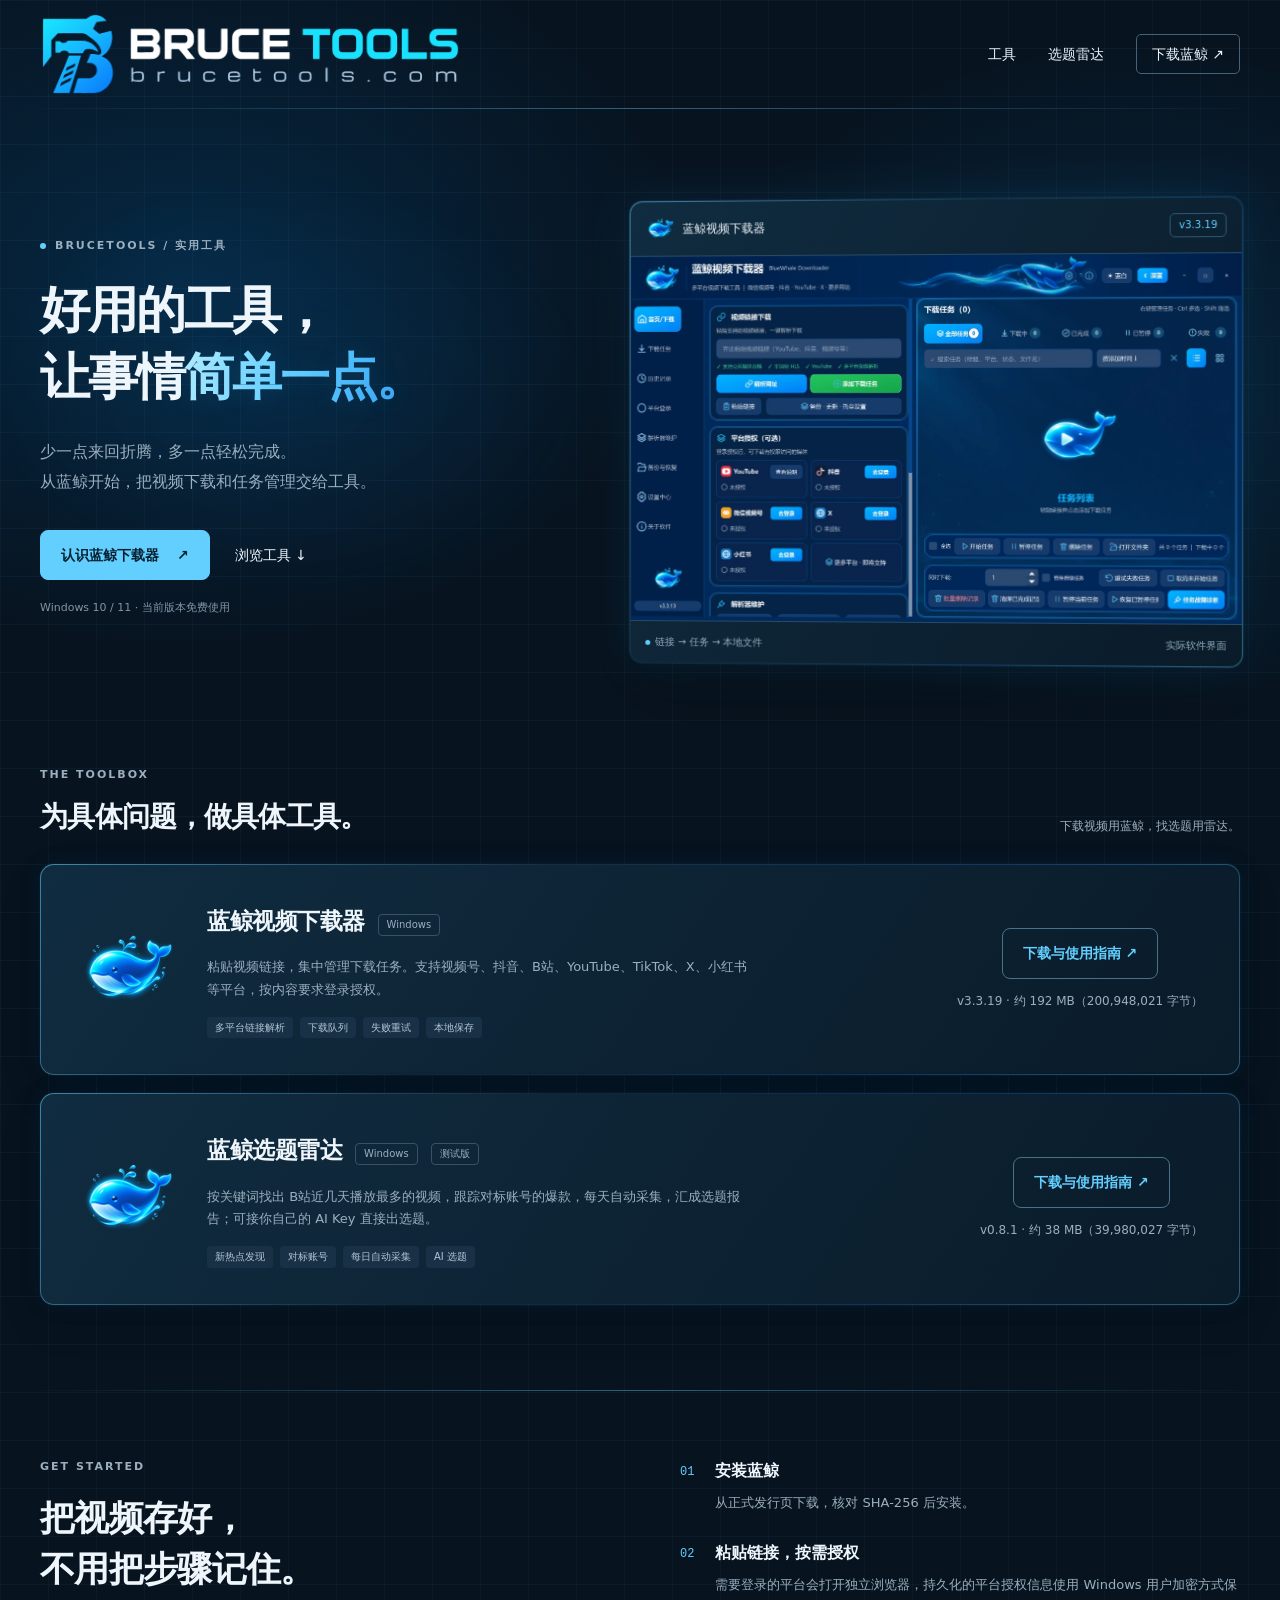
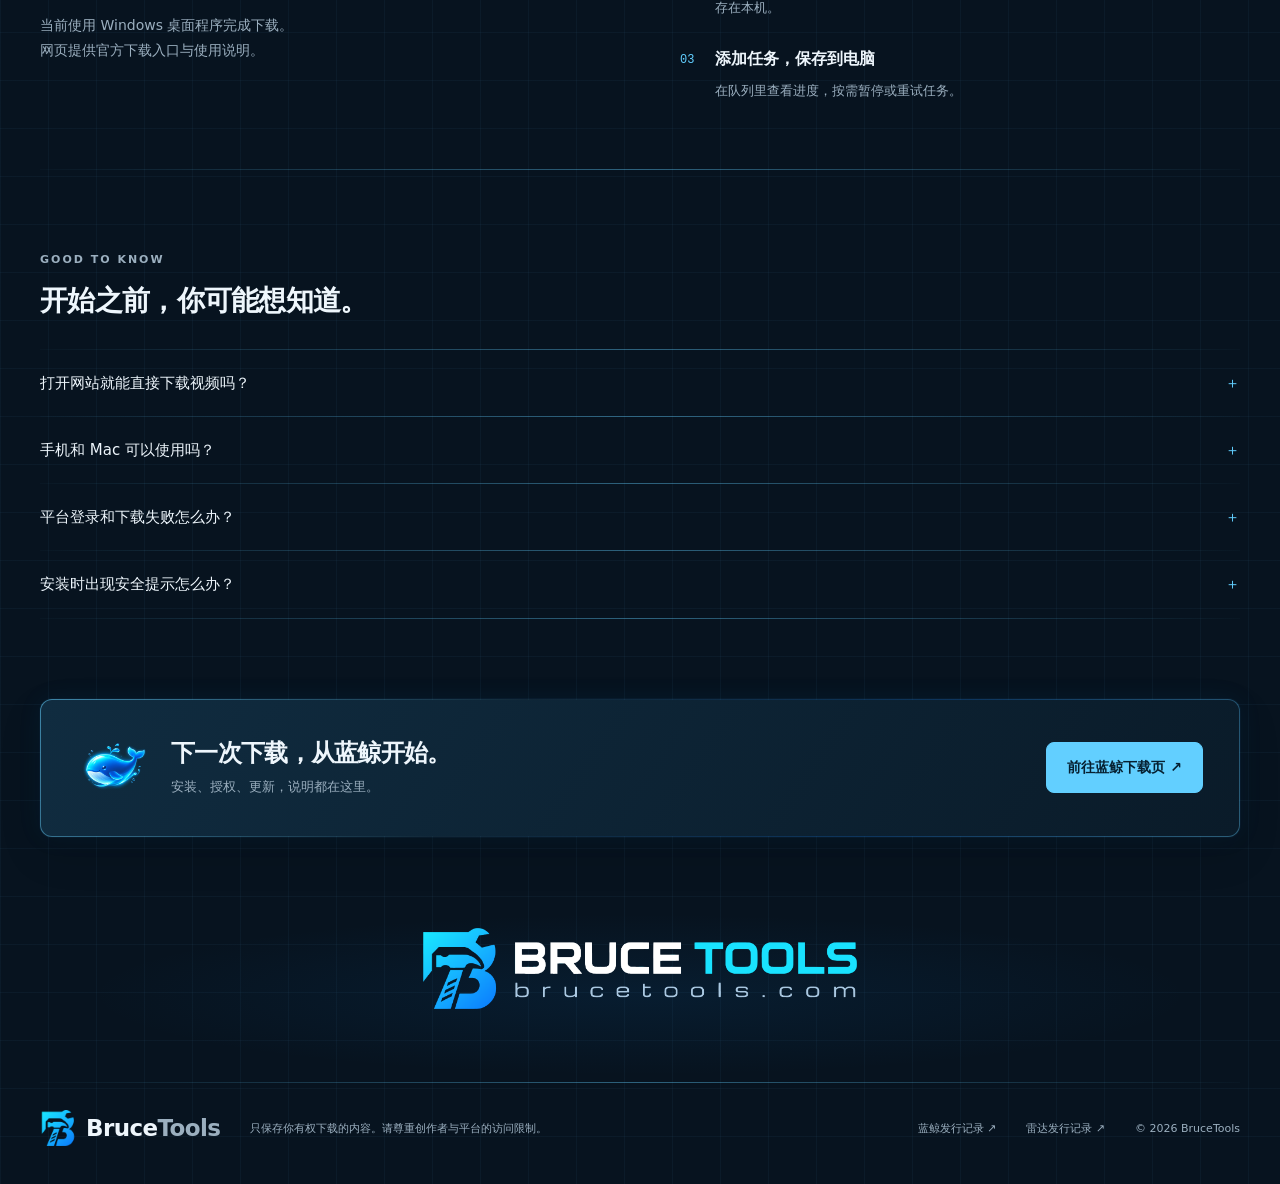
==== index.html @ 86cb478e "bluewhale: v3.3.19 (rednote.com links) Co-Authored-By: Claude Opus 5.5 <noreply@anthropic.com> Claud" ====
<!doctype html>
<html lang="zh-CN"><head><meta charset="utf-8"><meta name="viewport" content="width=device-width,initial-scale=1"><title>BruceTools · 蓝鲸视频下载器：视频号 抖音 B站 小红书 YouTube TikTok X 下载（Windows）</title><meta name="description" content="BruceTools 实用工具站：蓝鲸视频下载器，粘贴链接即可在 Windows 上管理视频号、抖音、B站、小红书、YouTube、TikTok、X 的下载任务，免费使用。另有蓝鲸选题雷达。"><link rel="canonical" href="https://brucetools.com/"><link rel="icon" type="image/x-icon" sizes="16x16 32x32 48x48" href="/assets/favicon.ico"><link rel="icon" type="image/png" sizes="32x32" href="/assets/favicon-32.png"><link rel="apple-touch-icon" sizes="180x180" href="/assets/apple-touch-icon.png"><link rel="stylesheet" href="/assets/home.css"><meta property="og:type" content="website"><meta property="og:site_name" content="BruceTools"><meta property="og:locale" content="zh_CN"><meta property="og:url" content="https://brucetools.com/"><meta property="og:title" content="BruceTools · 蓝鲸视频下载器"><meta property="og:description" content="粘贴链接，在 Windows 电脑上管理视频号、抖音、B站、小红书、YouTube、TikTok、X 的下载任务。免费使用，官方下载与使用指南。"><meta property="og:image" content="https://brucetools.com/assets/og-card.jpg"><meta property="og:image:width" content="1200"><meta property="og:image:height" content="630"><meta name="twitter:card" content="summary_large_image"><link rel="stylesheet" href="/assets/brand.css"><script src="/assets/motion.js" defer></script><script src="/assets/la.js" defer></script><script src="/assets/latest.js" defer></script></head>
<body><a class="skip" href="#main">跳到主要内容</a><header class="nav wrap"><a class="wordmark brand-header" href="/" aria-label="BruceTools 首页"><img src="/assets/logo-header.webp" alt="BruceTools · brucetools.com" width="337" height="84"></a><nav aria-label="主导航"><a href="#tools">工具</a><a href="/radar/">选题雷达</a><a class="nav-download" href="/bluewhale/">下载蓝鲸 <span aria-hidden="true">↗</span></a></nav></header>
<main id="main"><section class="hero wrap"><div class="hero-copy"><p class="eyebrow"><span class="dot"></span> BRUCETOOLS / 实用工具</p><h1>好用的工具，<br>让事情<span class="accent">简单一点。</span></h1><p class="intro">少一点来回折腾，多一点轻松完成。<br>从蓝鲸开始，把视频下载和任务管理交给工具。</p><div class="actions"><a class="button" href="/bluewhale/">认识蓝鲸下载器 <span aria-hidden="true">↗</span></a><a class="text-link" href="#tools">浏览工具 <span aria-hidden="true">↓</span></a></div><p class="hero-note">Windows 10 / 11 · 当前版本免费使用</p></div><div class="hero-visual"><div class="visual-top"><span class="mini-brand"><img src="/assets/whale.png" alt="" width="30" height="30">蓝鲸视频下载器</span><span class="version" data-latest="bluewhale" data-field="tag">v3.3.19</span></div><img class="app-shot" fetchpriority="high" src="/assets/bluewhale-desktop.webp" alt="蓝鲸 Windows 实际界面：链接解析、下载队列及五个平台授权" width="1600" height="959"><div class="visual-bottom"><span><i class="dot"></i>链接 → 任务 → 本地文件</span><span>实际软件界面</span></div></div></section>
<section class="tools wrap" id="tools"><div class="section-head"><div><p class="eyebrow">THE TOOLBOX</p><h2>为具体问题，做具体工具。</h2></div><span class="small">下载视频用蓝鲸，找选题用雷达。</span></div><article class="product"><div class="product-icon"><img src="/assets/whale.png" alt="蓝鲸标志" width="112" height="112"></div><div class="product-copy"><div class="product-heading"><h3>蓝鲸视频下载器</h3><span class="pill">Windows</span></div><p>粘贴视频链接，集中管理下载任务。支持视频号、抖音、B站、YouTube、TikTok、X、小红书等平台，按内容要求登录授权。</p><ul class="tags" aria-label="主要功能"><li>多平台链接解析</li><li>下载队列</li><li>失败重试</li><li>本地保存</li></ul></div><div class="product-cta"><a class="button secondary" href="/bluewhale/">下载与使用指南 ↗</a><span class="small" data-latest="bluewhale" data-field="meta">v3.3.19 · 约 192 MB（200,948,021 字节）</span></div></article><article class="product"><div class="product-icon"><img src="/assets/radar-icon.png" alt="蓝鲸选题雷达标志" width="112" height="112"></div><div class="product-copy"><div class="product-heading"><h3>蓝鲸选题雷达</h3><span class="pill">Windows</span><span class="pill">测试版</span></div><p>按关键词找出 B站近几天播放最多的视频，跟踪对标账号的爆款，每天自动采集，汇成选题报告；可接你自己的 AI Key 直接出选题。</p><ul class="tags" aria-label="主要功能"><li>新热点发现</li><li>对标账号</li><li>每日自动采集</li><li>AI 选题</li></ul></div><div class="product-cta"><a class="button secondary" href="/radar/">下载与使用指南 ↗</a><span class="small" data-latest="radar" data-field="meta">v0.8.1 · 约 38 MB（39,980,027 字节）</span></div></article></section>
<section class="workflow wrap" aria-labelledby="how-title"><div><p class="eyebrow">GET STARTED</p><h2 id="how-title">把视频存好，<br>不用把步骤记住。</h2><p class="muted">当前使用 Windows 桌面程序完成下载。<br>网页提供官方下载入口与使用说明。</p></div><ol class="steps"><li><span>01</span><div><h3>安装蓝鲸</h3><p>从正式发行页下载，核对 SHA-256 后安装。</p></div></li><li><span>02</span><div><h3>粘贴链接，按需授权</h3><p>需要登录的平台会打开独立浏览器，持久化的平台授权信息使用 Windows 用户加密方式保存在本机。</p></div></li><li><span>03</span><div><h3>添加任务，保存到电脑</h3><p>在队列里查看进度，按需暂停或重试任务。</p></div></li></ol></section>
<section class="faq wrap" id="faq"><div class="section-head"><div><p class="eyebrow">GOOD TO KNOW</p><h2>开始之前，你可能想知道。</h2></div></div><details><summary>打开网站就能直接下载视频吗？<span aria-hidden="true">＋</span></summary><p>目前还不能。现在提供蓝鲸 Windows 桌面版下载和教程；网页版下载后台尚未上线。网站不会要求你上传平台授权或登录文件。</p></details><details><summary>手机和 Mac 可以使用吗？<span aria-hidden="true">＋</span></summary><p>可以浏览本站；当前蓝鲸安装包适用于 Windows 10 / 11（64位），不能安装在手机或 Mac 上。</p></details><details><summary>平台登录和下载失败怎么办？<span aria-hidden="true">＋</span></summary><p>在蓝鲸「平台授权」中按提示登录。若登录过期，请重新登录；先在浏览器确认原视频可以播放，再重试。不同平台和视频可能有访问限制。</p></details><details><summary>安装时出现安全提示怎么办？<span aria-hidden="true">＋</span></summary><p>当前安装包未做代码签名。如果安全软件拦截，请自行判断是否继续；蓝鲸下载页提供 SHA-256 校验值与 PowerShell 核对方法。</p></details></section>
<section class="closing wrap"><img src="/assets/whale.png" width="72" height="72" alt=""><div><h2>下一次下载，从蓝鲸开始。</h2><p>安装、授权、更新，说明都在这里。</p></div><a class="button" href="/bluewhale/">前往蓝鲸下载页 ↗</a></section><section class="brand-signoff wrap" aria-label="BruceTools 品牌"><img src="/assets/logo-tools-lockup.webp" alt="BruceTools 工具站品牌标识" width="720" height="564" loading="lazy"></section></main>
<footer class="wrap"><a class="wordmark footer-brand" href="/" aria-label="BruceTools 首页"><span class="mark"><img src="/assets/logo-mark.png" alt="BruceTools BT 标志" width="36" height="36"></span>Bruce<span class="soft">Tools</span></a><p>只保存你有权下载的内容。请尊重创作者与平台的访问限制。</p><a href="https://github.com/chichangbang1-arch/bluewhale-downloader/releases" rel="noreferrer">蓝鲸发行记录 ↗</a><a href="https://github.com/chichangbang1-arch/bluewhale-radar/releases" rel="noreferrer">雷达发行记录 ↗</a><span>© 2026 BruceTools</span></footer></body></html>
---- assets/home.css ----
:root{--bg:#07131f;--surface:#0c1c2a;--ink:#eef6fc;--muted:#9bafbf;--line:#213647;--cyan:#62cfff;--font:"Segoe UI","Microsoft YaHei",system-ui,sans-serif;color-scheme:dark}*{box-sizing:border-box}html{scroll-behavior:smooth;scroll-padding-top:30px}body{margin:0;background:var(--bg);color:var(--ink);font-family:var(--font);line-height:1.75;-webkit-font-smoothing:antialiased}a{color:inherit;text-decoration:none}img{max-width:100%}.wrap{width:min(1200px,calc(100% - 80px));margin-inline:auto}.nav{display:flex;align-items:center;justify-content:space-between;padding-block:27px;border-bottom:1px solid var(--line)}.wordmark{display:inline-flex;align-items:center;font-size:23px;font-weight:750;letter-spacing:-.6px}.soft{color:var(--muted)}.mark{width:34px;height:34px;display:inline-grid;place-items:center;font-size:24px;border:1px solid var(--cyan);color:var(--cyan);border-radius:9px;margin-right:12px;position:relative;line-height:1}.mark span{font-size:12px;position:absolute;right:1px;top:2px;background:var(--bg)}nav{display:flex;align-items:center;gap:32px;font-size:14px}nav a:hover,.text-link:hover,footer a:hover{color:var(--cyan)}.nav-download{border:1px solid #446377;border-radius:8px;padding:7px 15px}.hero{display:grid;grid-template-columns:1fr 1.15fr;gap:52px;align-items:center;padding-block:90px 100px}.eyebrow{font-size:11px;letter-spacing:2px;font-weight:650;color:var(--muted);margin:0 0 22px;display:flex;align-items:center;gap:9px}.dot{display:inline-block;width:6px;height:6px;background:var(--cyan);border-radius:50%;flex:none}.hero h1{font-size:clamp(35px,3.9vw,53px);line-height:1.34;letter-spacing:-2px;margin:0 0 26px;font-weight:720}.accent{color:var(--cyan)}.intro{font-size:16px;color:var(--muted);line-height:1.9;margin:0 0 32px}.actions{display:flex;align-items:center;gap:25px}.button{display:inline-flex;align-items:center;justify-content:center;gap:18px;background:var(--cyan);color:#062031;font-size:14px;font-weight:700;border:1px solid var(--cyan);border-radius:8px;padding:12px 20px;transition:background .15s,transform .15s}.button:hover{background:#a0e4ff;transform:translateY(-2px)}.text-link{font-size:14px;white-space:nowrap}.hero-note{font-size:11px;color:#8096a7;margin-top:18px}.hero-visual{background:#0b2033;border:1px solid #34566d;border-radius:13px;overflow:hidden;box-shadow:0 28px 70px #0005;transform:perspective(1500px) rotateY(-3deg)}.visual-top,.visual-bottom{display:flex;justify-content:space-between;align-items:center;gap:12px;padding:12px 15px;font-size:12px}.mini-brand{display:flex;align-items:center;gap:8px}.version{font-size:10px;padding:2px 8px;border:1px solid #315671;border-radius:5px;color:var(--cyan)}.app-shot{display:block;width:100%;height:auto;border-block:1px solid #284a63}.visual-bottom{color:#91adbf;font-size:10px}.visual-bottom .dot{width:5px;height:5px;margin-right:5px}.section-head{display:flex;justify-content:space-between;align-items:end;gap:20px;margin-bottom:27px}.section-head .eyebrow{margin-bottom:12px}h2{font-size:28px;line-height:1.45;letter-spacing:-.7px;margin:0}h3{font-size:18px;margin:0 0 7px}.small{font-size:12px;color:var(--muted)}.tools{padding-block:0 85px}.product{display:grid;grid-template-columns:100px 1fr auto;gap:30px;align-items:center;border:1px solid #294658;border-radius:14px;background:linear-gradient(115deg,#0c2538,#0c1b28);padding:36px}.product-icon{display:flex;align-items:center}.product-heading{display:flex;align-items:center;gap:13px}.product-heading h3{font-size:23px;letter-spacing:-.5px}.pill{font-size:10px;padding:1px 8px;color:var(--muted);border:1px solid #385165;border-radius:4px;white-space:nowrap}.product p{font-size:13px;color:var(--muted);margin:8px 0 15px;max-width:540px}.tags{display:flex;flex-wrap:wrap;gap:7px;list-style:none;padding:0;margin:0}.tags li{font-size:10px;color:#b2c8d8;background:#183146;border-radius:4px;padding:2px 8px}.product-cta{display:flex;flex-direction:column;align-items:center;gap:12px}.secondary{background:transparent;color:var(--cyan);border-color:#48728a}.secondary:hover{background:#142f43}.workflow{display:grid;grid-template-columns:1fr 1fr;gap:80px;padding-block:66px;border-block:1px solid var(--line)}.workflow .eyebrow{margin-bottom:17px}.workflow h2{font-size:35px}.muted{font-size:14px;color:var(--muted);margin-top:19px}.steps{list-style:none;padding:0;margin:0;display:grid;gap:25px}.steps li{display:flex;gap:21px}.steps li>span{font:12px ui-monospace,monospace;color:var(--cyan);padding-top:8px}.steps h3{font-size:16px}.steps p{color:var(--muted);font-size:13px;margin:0}.faq{padding-block:80px}.faq details{border-top:1px solid var(--line);padding:20px 0}.faq details:last-child{border-bottom:1px solid var(--line)}summary{cursor:pointer;display:flex;justify-content:space-between;gap:20px;list-style:none;font-size:15px}summary::-webkit-details-marker{display:none}summary span{color:var(--cyan)}details[open] summary span{transform:rotate(45deg)}details p{font-size:14px;color:var(--muted);max-width:800px;margin:15px 0 2px}.closing{display:flex;align-items:center;gap:22px;padding:32px 36px;margin-bottom:70px;background:#0e2332;border:1px solid #294658;border-radius:12px}.closing h2{font-size:24px}.closing p{color:var(--muted);font-size:13px;margin:5px 0 0}.closing .button{margin-left:auto;white-space:nowrap}footer{display:flex;align-items:center;flex-wrap:wrap;gap:15px 30px;border-top:1px solid var(--line);padding-block:25px 35px;font-size:11px;color:var(--muted)}footer p{flex:1;min-width:240px;margin:0}.footer-brand{font-size:17px;color:var(--ink)}.skip{position:absolute;top:-100px;left:16px;background:var(--cyan);color:var(--bg);padding:10px;z-index:10}.skip:focus{top:10px}:focus-visible{outline:2px solid var(--cyan);outline-offset:5px}a,summary{touch-action:manipulation}@media(max-width:1000px){.wrap{width:calc(100% - 48px)}.hero{gap:30px;padding-block:60px}.hero h1{font-size:38px}.product{grid-template-columns:70px 1fr;gap:20px;padding:28px}.product-cta{grid-column:2;align-items:start}.workflow{gap:40px}.closing{padding:24px}.closing img{width:48px;height:48px}.closing h2{font-size:21px}}@media(max-width:680px){.wrap{width:calc(100% - 36px)}.nav{padding-block:19px}.wordmark{font-size:20px}.mark{margin-right:8px}nav{gap:16px;font-size:12px}nav>a:nth-child(2){display:none}.nav-download{padding:5px 8px}.hero{grid-template-columns:1fr;gap:35px;padding-block:48px}.hero h1{font-size:39px}.intro{font-size:14px}.hero-visual{transform:none}.section-head{display:block}.section-head>.small{display:block;margin-top:10px}h2{font-size:25px}.tools{padding-bottom:50px}.product{grid-template-columns:54px 1fr;padding:22px 18px;gap:15px}.product-heading{align-items:start;flex-wrap:wrap;gap:4px 10px}.product-heading h3{font-size:19px}.product-copy p{font-size:12px}.product-cta{grid-column:1/-1;margin-top:6px}.workflow{grid-template-columns:1fr;gap:30px;padding-block:45px}.workflow h2{font-size:30px}.faq{padding-block:50px}.closing{flex-wrap:wrap;gap:16px;padding:22px;margin-bottom:45px}.closing h2{font-size:20px}.closing .button{width:100%;margin-left:0}.closing p{font-size:12px}footer{gap:15px}footer p{flex-basis:100%;order:3}footer>span{margin-left:auto}}@media(prefers-reduced-motion:reduce){html{scroll-behavior:auto}*{transition:none!important}}
.product+.product{margin-top:18px}
---- assets/brand.css ----
/* Shared BruceTools brand and interaction layer. No remote resources. */
:root{--bg:#07131f;--cyan:#62cfff;--fx-line:#28495d}
body{background-color:var(--bg);background-image:linear-gradient(#62cfff04 1px,transparent 1px),linear-gradient(90deg,#62cfff04 1px,transparent 1px);background-size:48px 48px}
.wordmark{display:inline-flex;align-items:center;font-weight:750;text-decoration:none;letter-spacing:-.6px;color:#eef6fc;font-size:23px;white-space:nowrap}
.wordmark .soft{color:#9bafbf}.wordmark .mark{display:inline-flex;flex:none;width:36px;height:36px;border:0;background:none;padding:0;margin-right:12px;line-height:1}.mark img{display:block;width:36px;height:36px}
nav a,.nav a,footer a{border-radius:5px}nav a:not(.wordmark):hover,footer a:hover{color:var(--cyan);text-decoration:underline;text-underline-offset:6px;text-decoration-thickness:1px}
:is(.button,.btn,.copy,.nav-download):hover{box-shadow:0 0 0 1px #62cfff55,0 7px 25px #62cfff24;border-color:var(--cyan)}
:is(.product,.hero-visual,.closing,.download-page .panel){position:relative;isolation:isolate}
:is(.product,.hero-visual,.closing,.download-page .panel):hover{border-color:#62cfff8c;box-shadow:0 0 0 1px #62cfff18,0 16px 40px #0003}
.faq details:hover{border-color:#62cfff70;background:#62cfff06}.faq summary:hover{color:var(--cyan)}.faq summary span{display:inline-block}
.download-page{--ground:#07131f;--ground-2:#06101a;--cyan:#62cfff}.download-page>nav{align-items:center;border-bottom:1px solid #213647;gap:1.5rem}.download-page>nav .wordmark{margin-right:auto}.download-page .hero{border-bottom-color:#294658}.download-page .panel .picon{border-color:#62cfff55}
.skip{position:absolute;top:-100px;left:16px;padding:10px 16px;z-index:50;background:var(--cyan);color:#07131f}.skip:focus{top:10px}a:focus-visible,button:focus-visible,summary:focus-visible{outline:2px solid var(--cyan);outline-offset:5px}
@media(hover:hover) and (pointer:fine) and (prefers-reduced-motion:no-preference){
nav a,.nav a,footer a,.button,.btn,.copy,.nav-download,.faq details,.faq summary,.faq summary span{transition:color .18s,border-color .18s,background-color .18s,box-shadow .18s,transform .18s}
.wordmark:hover .mark{filter:drop-shadow(0 0 7px #62cfff66)}nav a:not(.wordmark):hover{transform:translateY(-1px)}.faq summary:hover span{transform:rotate(90deg)}.faq details[open] summary:hover span{transform:rotate(45deg)}
.fx-card{transform-style:preserve-3d;transition:transform .25s ease,border-color .2s,box-shadow .2s}.fx-card.fx-active{transform:perspective(1200px) rotateX(var(--rx,0deg)) rotateY(var(--ry,0deg)) translateY(-3px)}
.fx-card::after{content:"";position:absolute;inset:0;border-radius:inherit;pointer-events:none;z-index:2;background:radial-gradient(360px circle at var(--mx,50%) var(--my,50%),#62cfff15,transparent 75%);opacity:0;transition:opacity .2s}.fx-card.fx-active::after{opacity:1}
}
@media(max-width:680px){.download-page>nav .wordmark{font-size:20px}.download-page>nav{column-gap:18px!important;row-gap:12px!important}}
@media(prefers-reduced-motion:reduce){html{scroll-behavior:auto!important}*,*::before,*::after{animation:none!important;transition:none!important;scroll-behavior:auto!important}.fx-card,.fx-card.fx-active,.hero-visual,.button,.btn,nav a,.faq summary span{transform:none!important}.fx-card::after{display:none!important}.wordmark .mark{filter:none!important}}

/* Static depth: supplied BT artwork, local CSS only. */
body{background-image:radial-gradient(ellipse 720px 520px at 14% 280px,#007dd333,transparent 72%),radial-gradient(ellipse 620px 480px at 88% 380px,#079cfa24,transparent 72%),linear-gradient(#62cfff0b 1px,transparent 1px),linear-gradient(90deg,#62cfff0b 1px,transparent 1px);background-size:auto,auto,48px 48px,48px 48px}
body:not(.download-page) .hero{position:relative;isolation:isolate}
body:not(.download-page) .hero::before{content:"";position:absolute;z-index:-1;pointer-events:none;left:-80px;top:50px;width:min(650px,85vw);height:450px;background:radial-gradient(ellipse,#0f96ff26,transparent 68%);filter:blur(12px);opacity:.55}
.accent{color:#62cfff;background:linear-gradient(110deg,#b6efff,#62cfff 45%,#329df4);background-clip:text;-webkit-background-clip:text;-webkit-text-fill-color:transparent;text-shadow:0 0 28px #39b4ff25}
.product,.hero-visual,.closing,.download-page .panel{border:1px solid transparent;background:linear-gradient(125deg,#102c40,#0a1b29) padding-box,linear-gradient(125deg,#62cfff9c,#62cfff1c 38%,#176abd66 72%,#62cfff66) border-box;box-shadow:0 0 0 1px #52b9ff0a,0 0 26px #188bdb12,0 16px 42px #0002}
.hero-visual{box-shadow:0 0 0 1px #62cfff18,0 0 45px #158edc26,0 26px 70px #0005}
.download-page .hero{background:radial-gradient(ellipse at 12% 20%,#168bd436,transparent 66%),radial-gradient(ellipse at 90% 65%,#1366bd30,transparent 65%),linear-gradient(180deg,#0a2036,#07131f)}
.nav,.workflow,footer.wrap,.download-page>nav,.faq details{border-image:linear-gradient(90deg,#62cfff05,#62cfff6b 50%,#62cfff05) 1}
.brand-signoff{display:flex;align-items:center;justify-content:center;padding:18px 0 70px;position:relative}
.brand-signoff::before{content:"";position:absolute;pointer-events:none;inset:0;background:radial-gradient(ellipse at center,#0c73c51a,transparent 65%)}
.brand-signoff img{position:relative;display:block;width:clamp(260px,38vw,440px);max-width:100%;height:auto}
.footer-brand .mark{margin-right:10px}.download-page footer .footer-brand{margin-bottom:20px}
@media(prefers-reduced-motion:no-preference){body:not(.download-page) .hero::before{animation:ambient-breathe 14s ease-in-out infinite alternate}}
@keyframes ambient-breathe{from{opacity:.35;transform:scale(.98)}to{opacity:.7;transform:scale(1.04)}}
@media(max-width:680px){.brand-signoff{padding-bottom:45px}}
@media(prefers-reduced-motion:reduce){body:not(.download-page) .hero::before{animation:none!important;transform:none!important}}

.product-icon img{height:auto}

/* Large header lockup */
.brand-header img{display:block;height:84px;width:auto}
.nav,.download-page>nav{padding-block:12px}
@media(max-width:1000px){.brand-header img{height:66px}}
@media(max-width:680px){.brand-header img{height:50px}}
@media(hover:hover) and (prefers-reduced-motion:no-preference){.brand-header img{transition:filter .2s}.brand-header:hover img{filter:drop-shadow(0 0 10px #62cfff55)}}
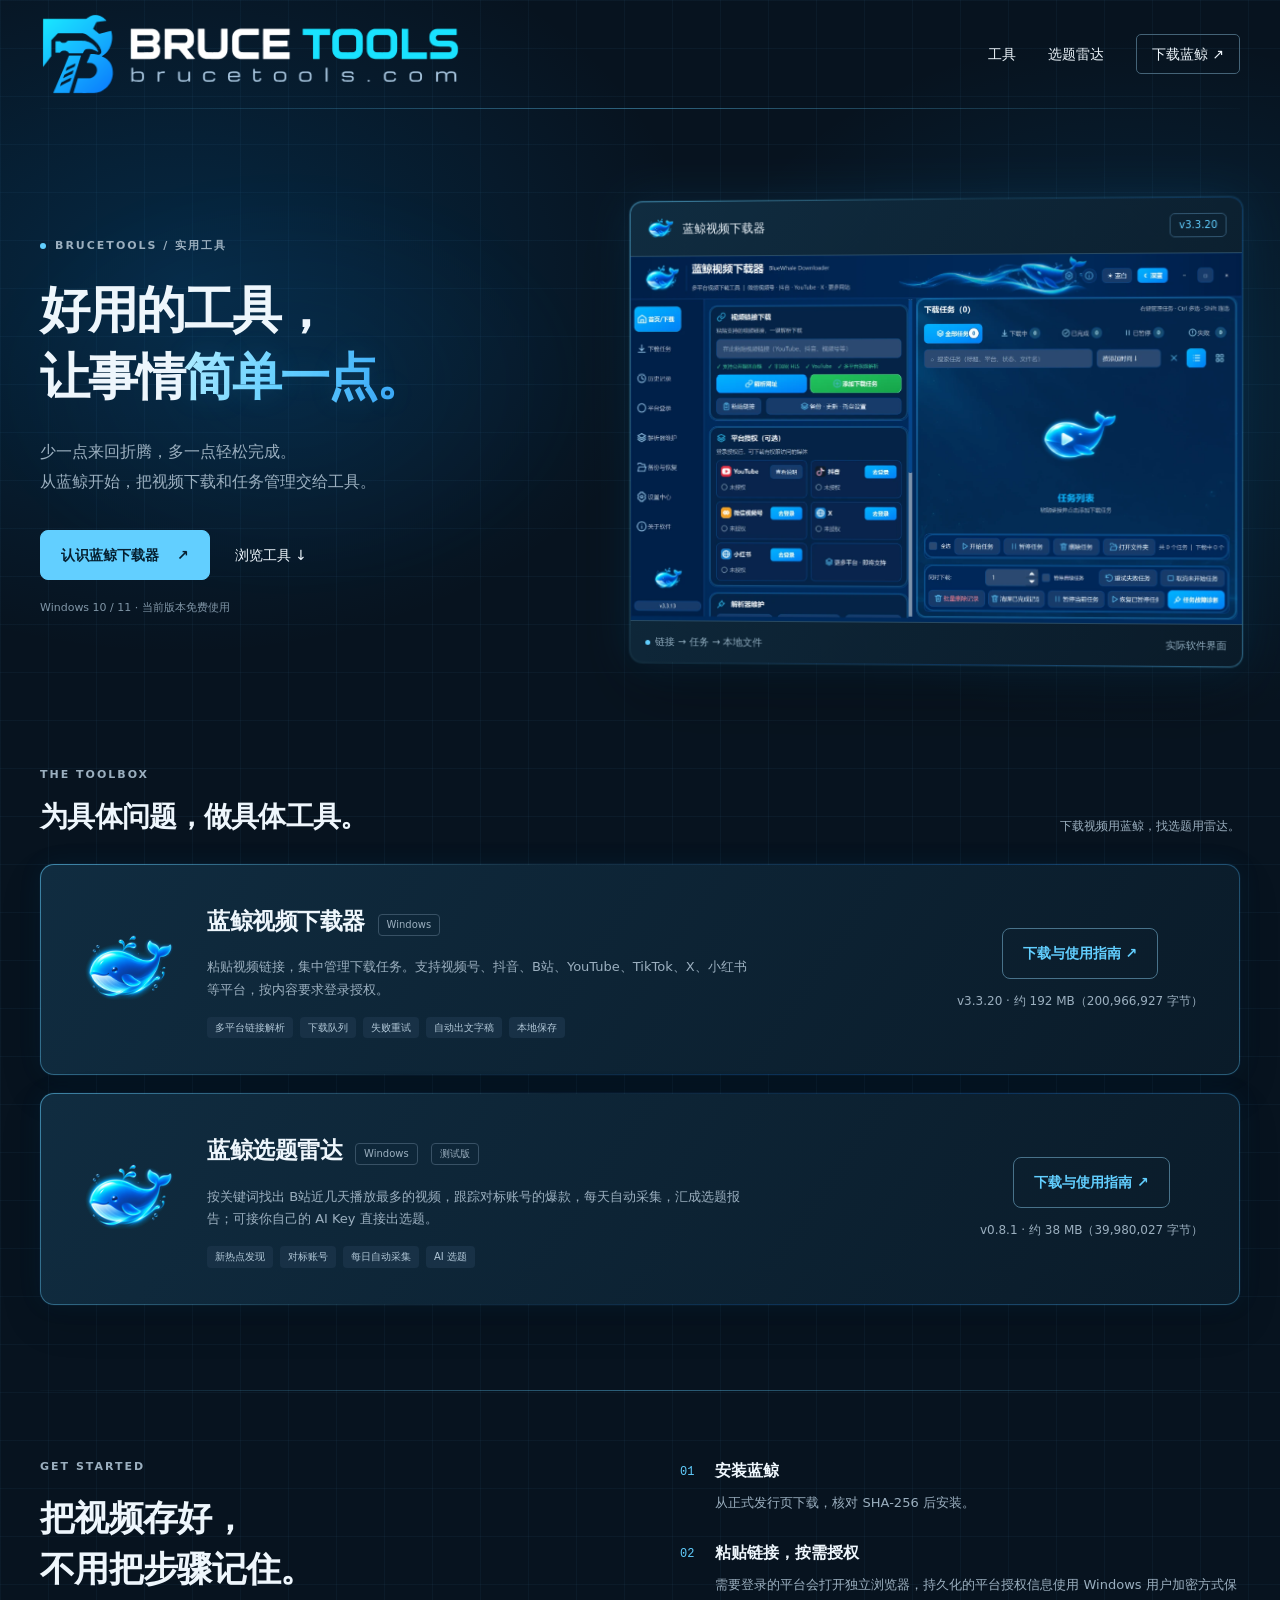
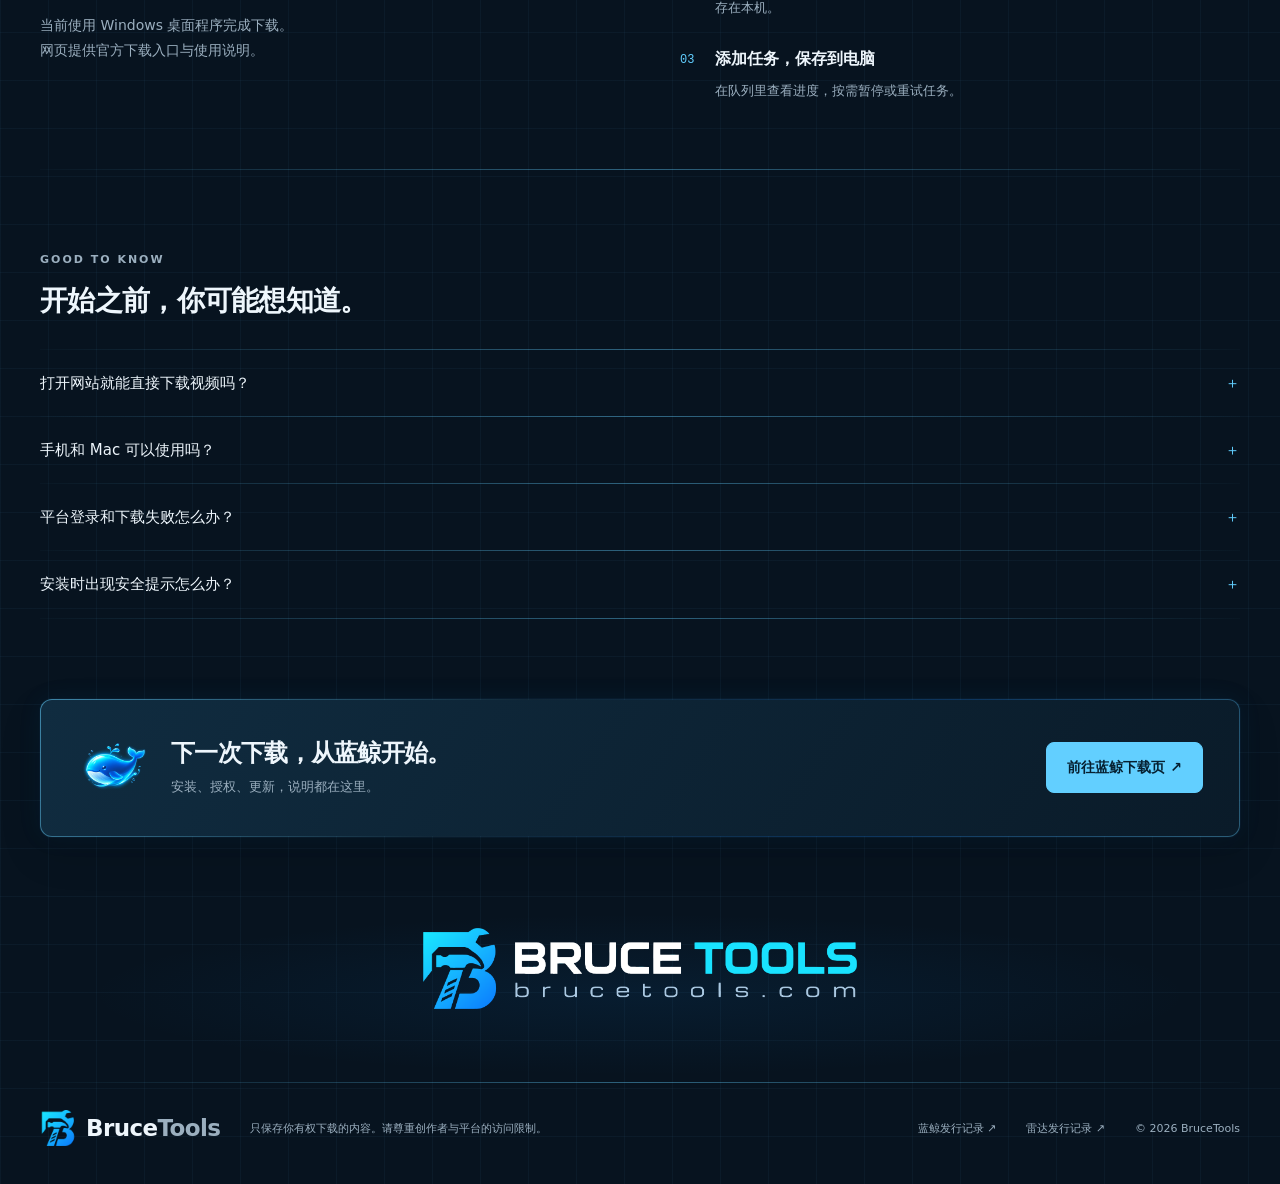
==== commit 3c5b7376: "bluewhale: v3.3.20 (下载完自动出文字稿) Co-Authored-By: Claude Opus 5.5 <noreply@anthropic.com> Claude-Sessio" ====
--- a/index.html
+++ b/index.html
@@ -1,8 +1,8 @@
 <!doctype html>
 <html lang="zh-CN"><head><meta charset="utf-8"><meta name="viewport" content="width=device-width,initial-scale=1"><title>BruceTools · 蓝鲸视频下载器：视频号 抖音 B站 小红书 YouTube TikTok X 下载（Windows）</title><meta name="description" content="BruceTools 实用工具站：蓝鲸视频下载器，粘贴链接即可在 Windows 上管理视频号、抖音、B站、小红书、YouTube、TikTok、X 的下载任务，免费使用。另有蓝鲸选题雷达。"><link rel="canonical" href="https://brucetools.com/"><link rel="icon" type="image/x-icon" sizes="16x16 32x32 48x48" href="/assets/favicon.ico"><link rel="icon" type="image/png" sizes="32x32" href="/assets/favicon-32.png"><link rel="apple-touch-icon" sizes="180x180" href="/assets/apple-touch-icon.png"><link rel="stylesheet" href="/assets/home.css"><meta property="og:type" content="website"><meta property="og:site_name" content="BruceTools"><meta property="og:locale" content="zh_CN"><meta property="og:url" content="https://brucetools.com/"><meta property="og:title" content="BruceTools · 蓝鲸视频下载器"><meta property="og:description" content="粘贴链接，在 Windows 电脑上管理视频号、抖音、B站、小红书、YouTube、TikTok、X 的下载任务。免费使用，官方下载与使用指南。"><meta property="og:image" content="https://brucetools.com/assets/og-card.jpg"><meta property="og:image:width" content="1200"><meta property="og:image:height" content="630"><meta name="twitter:card" content="summary_large_image"><link rel="stylesheet" href="/assets/brand.css"><script src="/assets/motion.js" defer></script><script src="/assets/la.js" defer></script><script src="/assets/latest.js" defer></script></head>
 <body><a class="skip" href="#main">跳到主要内容</a><header class="nav wrap"><a class="wordmark brand-header" href="/" aria-label="BruceTools 首页"><img src="/assets/logo-header.webp" alt="BruceTools · brucetools.com" width="337" height="84"></a><nav aria-label="主导航"><a href="#tools">工具</a><a href="/radar/">选题雷达</a><a class="nav-download" href="/bluewhale/">下载蓝鲸 <span aria-hidden="true">↗</span></a></nav></header>
-<main id="main"><section class="hero wrap"><div class="hero-copy"><p class="eyebrow"><span class="dot"></span> BRUCETOOLS / 实用工具</p><h1>好用的工具，<br>让事情<span class="accent">简单一点。</span></h1><p class="intro">少一点来回折腾，多一点轻松完成。<br>从蓝鲸开始，把视频下载和任务管理交给工具。</p><div class="actions"><a class="button" href="/bluewhale/">认识蓝鲸下载器 <span aria-hidden="true">↗</span></a><a class="text-link" href="#tools">浏览工具 <span aria-hidden="true">↓</span></a></div><p class="hero-note">Windows 10 / 11 · 当前版本免费使用</p></div><div class="hero-visual"><div class="visual-top"><span class="mini-brand"><img src="/assets/whale.png" alt="" width="30" height="30">蓝鲸视频下载器</span><span class="version" data-latest="bluewhale" data-field="tag">v3.3.19</span></div><img class="app-shot" fetchpriority="high" src="/assets/bluewhale-desktop.webp" alt="蓝鲸 Windows 实际界面：链接解析、下载队列及五个平台授权" width="1600" height="959"><div class="visual-bottom"><span><i class="dot"></i>链接 → 任务 → 本地文件</span><span>实际软件界面</span></div></div></section>
-<section class="tools wrap" id="tools"><div class="section-head"><div><p class="eyebrow">THE TOOLBOX</p><h2>为具体问题，做具体工具。</h2></div><span class="small">下载视频用蓝鲸，找选题用雷达。</span></div><article class="product"><div class="product-icon"><img src="/assets/whale.png" alt="蓝鲸标志" width="112" height="112"></div><div class="product-copy"><div class="product-heading"><h3>蓝鲸视频下载器</h3><span class="pill">Windows</span></div><p>粘贴视频链接，集中管理下载任务。支持视频号、抖音、B站、YouTube、TikTok、X、小红书等平台，按内容要求登录授权。</p><ul class="tags" aria-label="主要功能"><li>多平台链接解析</li><li>下载队列</li><li>失败重试</li><li>本地保存</li></ul></div><div class="product-cta"><a class="button secondary" href="/bluewhale/">下载与使用指南 ↗</a><span class="small" data-latest="bluewhale" data-field="meta">v3.3.19 · 约 192 MB（200,948,021 字节）</span></div></article><article class="product"><div class="product-icon"><img src="/assets/radar-icon.png" alt="蓝鲸选题雷达标志" width="112" height="112"></div><div class="product-copy"><div class="product-heading"><h3>蓝鲸选题雷达</h3><span class="pill">Windows</span><span class="pill">测试版</span></div><p>按关键词找出 B站近几天播放最多的视频，跟踪对标账号的爆款，每天自动采集，汇成选题报告；可接你自己的 AI Key 直接出选题。</p><ul class="tags" aria-label="主要功能"><li>新热点发现</li><li>对标账号</li><li>每日自动采集</li><li>AI 选题</li></ul></div><div class="product-cta"><a class="button secondary" href="/radar/">下载与使用指南 ↗</a><span class="small" data-latest="radar" data-field="meta">v0.8.1 · 约 38 MB（39,980,027 字节）</span></div></article></section>
+<main id="main"><section class="hero wrap"><div class="hero-copy"><p class="eyebrow"><span class="dot"></span> BRUCETOOLS / 实用工具</p><h1>好用的工具，<br>让事情<span class="accent">简单一点。</span></h1><p class="intro">少一点来回折腾，多一点轻松完成。<br>从蓝鲸开始，把视频下载和任务管理交给工具。</p><div class="actions"><a class="button" href="/bluewhale/">认识蓝鲸下载器 <span aria-hidden="true">↗</span></a><a class="text-link" href="#tools">浏览工具 <span aria-hidden="true">↓</span></a></div><p class="hero-note">Windows 10 / 11 · 当前版本免费使用</p></div><div class="hero-visual"><div class="visual-top"><span class="mini-brand"><img src="/assets/whale.png" alt="" width="30" height="30">蓝鲸视频下载器</span><span class="version" data-latest="bluewhale" data-field="tag">v3.3.20</span></div><img class="app-shot" fetchpriority="high" src="/assets/bluewhale-desktop.webp" alt="蓝鲸 Windows 实际界面：链接解析、下载队列及五个平台授权" width="1600" height="959"><div class="visual-bottom"><span><i class="dot"></i>链接 → 任务 → 本地文件</span><span>实际软件界面</span></div></div></section>
+<section class="tools wrap" id="tools"><div class="section-head"><div><p class="eyebrow">THE TOOLBOX</p><h2>为具体问题，做具体工具。</h2></div><span class="small">下载视频用蓝鲸，找选题用雷达。</span></div><article class="product"><div class="product-icon"><img src="/assets/whale.png" alt="蓝鲸标志" width="112" height="112"></div><div class="product-copy"><div class="product-heading"><h3>蓝鲸视频下载器</h3><span class="pill">Windows</span></div><p>粘贴视频链接，集中管理下载任务。支持视频号、抖音、B站、YouTube、TikTok、X、小红书等平台，按内容要求登录授权。</p><ul class="tags" aria-label="主要功能"><li>多平台链接解析</li><li>下载队列</li><li>失败重试</li><li>自动出文字稿</li><li>本地保存</li></ul></div><div class="product-cta"><a class="button secondary" href="/bluewhale/">下载与使用指南 ↗</a><span class="small" data-latest="bluewhale" data-field="meta">v3.3.20 · 约 192 MB（200,966,927 字节）</span></div></article><article class="product"><div class="product-icon"><img src="/assets/radar-icon.png" alt="蓝鲸选题雷达标志" width="112" height="112"></div><div class="product-copy"><div class="product-heading"><h3>蓝鲸选题雷达</h3><span class="pill">Windows</span><span class="pill">测试版</span></div><p>按关键词找出 B站近几天播放最多的视频，跟踪对标账号的爆款，每天自动采集，汇成选题报告；可接你自己的 AI Key 直接出选题。</p><ul class="tags" aria-label="主要功能"><li>新热点发现</li><li>对标账号</li><li>每日自动采集</li><li>AI 选题</li></ul></div><div class="product-cta"><a class="button secondary" href="/radar/">下载与使用指南 ↗</a><span class="small" data-latest="radar" data-field="meta">v0.8.1 · 约 38 MB（39,980,027 字节）</span></div></article></section>
 <section class="workflow wrap" aria-labelledby="how-title"><div><p class="eyebrow">GET STARTED</p><h2 id="how-title">把视频存好，<br>不用把步骤记住。</h2><p class="muted">当前使用 Windows 桌面程序完成下载。<br>网页提供官方下载入口与使用说明。</p></div><ol class="steps"><li><span>01</span><div><h3>安装蓝鲸</h3><p>从正式发行页下载，核对 SHA-256 后安装。</p></div></li><li><span>02</span><div><h3>粘贴链接，按需授权</h3><p>需要登录的平台会打开独立浏览器，持久化的平台授权信息使用 Windows 用户加密方式保存在本机。</p></div></li><li><span>03</span><div><h3>添加任务，保存到电脑</h3><p>在队列里查看进度，按需暂停或重试任务。</p></div></li></ol></section>
 <section class="faq wrap" id="faq"><div class="section-head"><div><p class="eyebrow">GOOD TO KNOW</p><h2>开始之前，你可能想知道。</h2></div></div><details><summary>打开网站就能直接下载视频吗？<span aria-hidden="true">＋</span></summary><p>目前还不能。现在提供蓝鲸 Windows 桌面版下载和教程；网页版下载后台尚未上线。网站不会要求你上传平台授权或登录文件。</p></details><details><summary>手机和 Mac 可以使用吗？<span aria-hidden="true">＋</span></summary><p>可以浏览本站；当前蓝鲸安装包适用于 Windows 10 / 11（64位），不能安装在手机或 Mac 上。</p></details><details><summary>平台登录和下载失败怎么办？<span aria-hidden="true">＋</span></summary><p>在蓝鲸「平台授权」中按提示登录。若登录过期，请重新登录；先在浏览器确认原视频可以播放，再重试。不同平台和视频可能有访问限制。</p></details><details><summary>安装时出现安全提示怎么办？<span aria-hidden="true">＋</span></summary><p>当前安装包未做代码签名。如果安全软件拦截，请自行判断是否继续；蓝鲸下载页提供 SHA-256 校验值与 PowerShell 核对方法。</p></details></section>
 <section class="closing wrap"><img src="/assets/whale.png" width="72" height="72" alt=""><div><h2>下一次下载，从蓝鲸开始。</h2><p>安装、授权、更新，说明都在这里。</p></div><a class="button" href="/bluewhale/">前往蓝鲸下载页 ↗</a></section><section class="brand-signoff wrap" aria-label="BruceTools 品牌"><img src="/assets/logo-tools-lockup.webp" alt="BruceTools 工具站品牌标识" width="720" height="564" loading="lazy"></section></main>
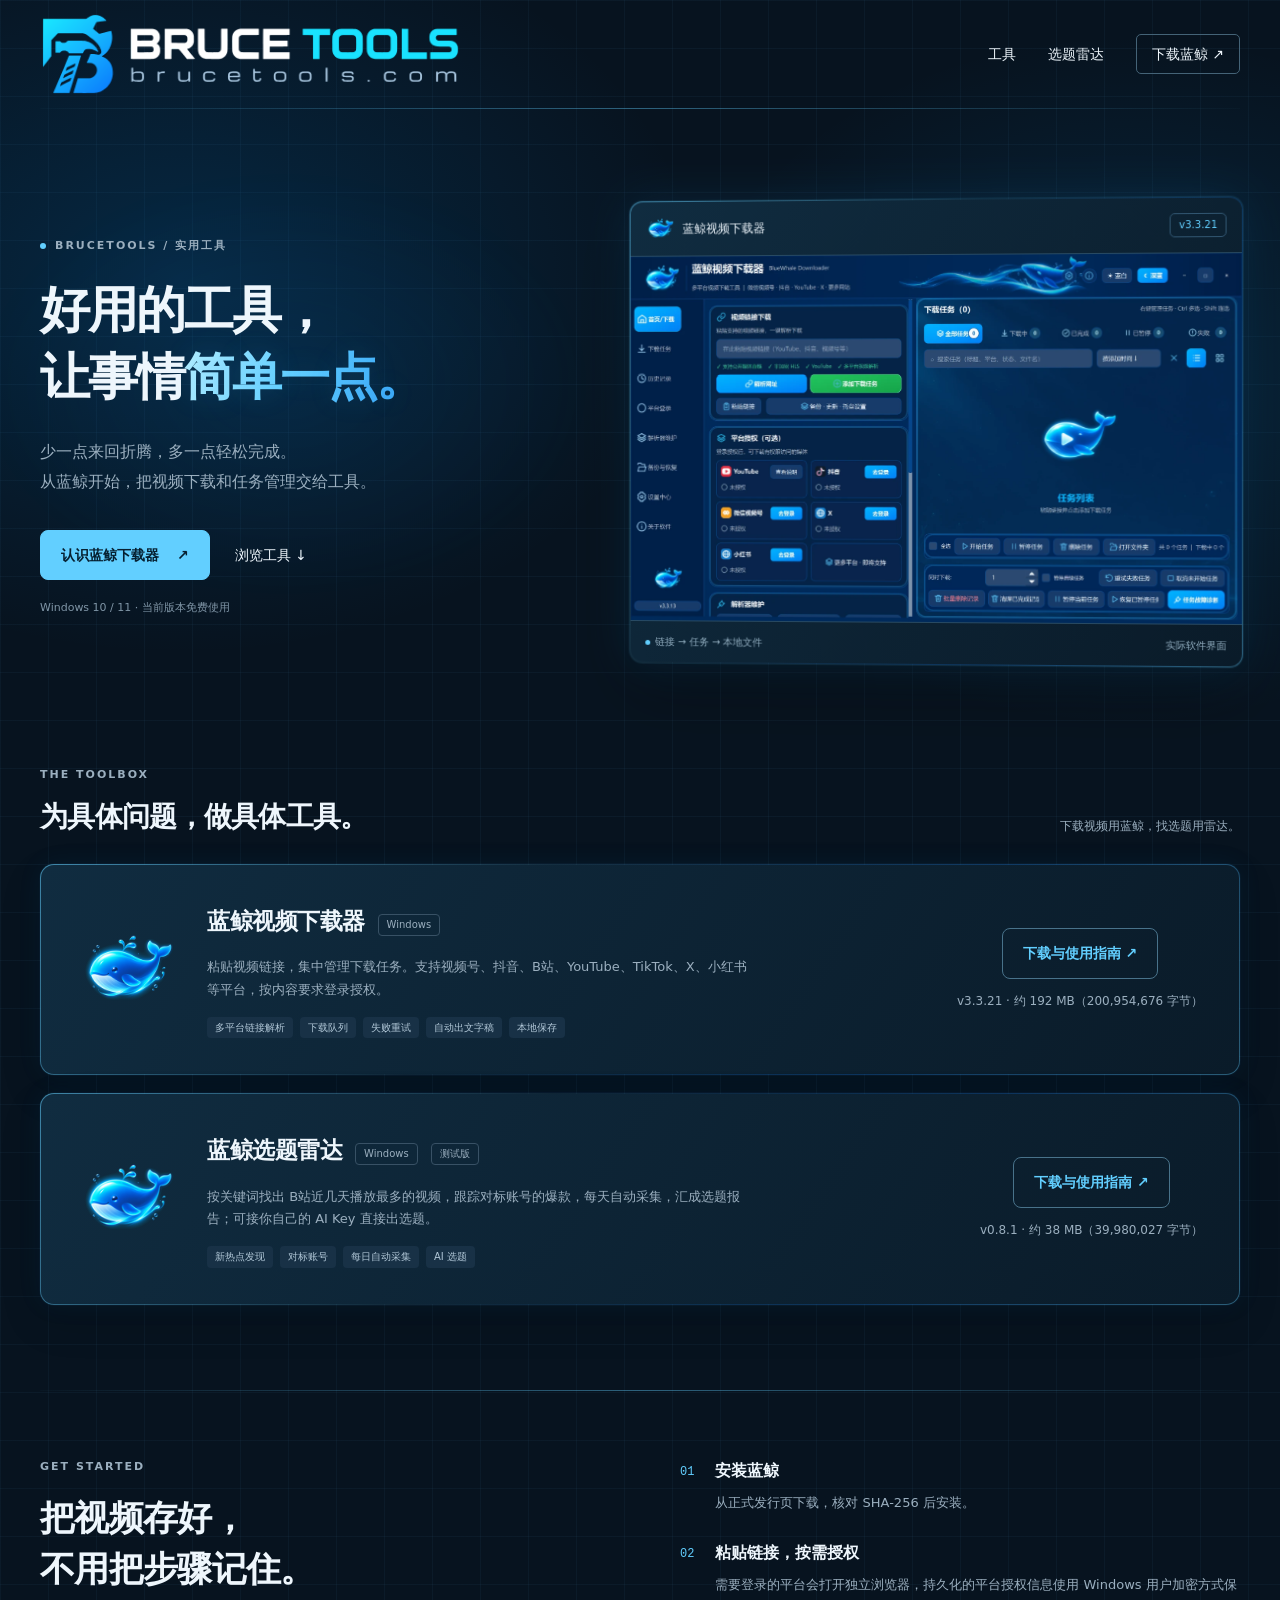
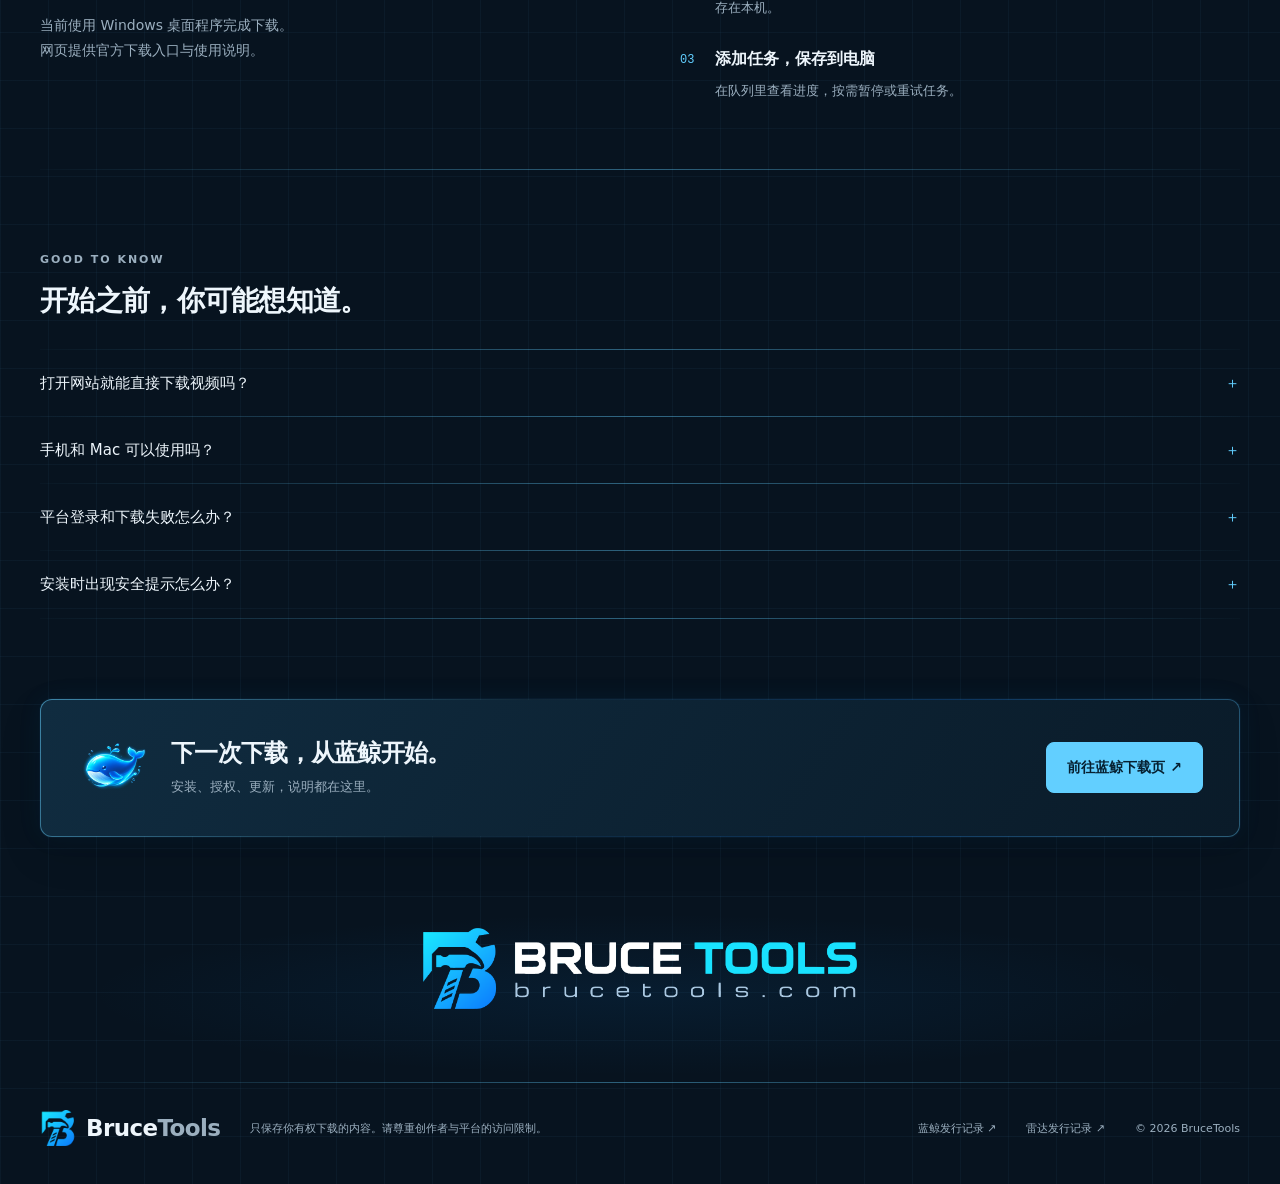
==== commit 9ff0fc0a: "bluewhale: v3.3.21 (视频号画质报错修复) Co-Authored-By: Claude Opus 5.5 <noreply@anthropic.com> Claude-Sessio" ====
--- a/index.html
+++ b/index.html
@@ -1,8 +1,8 @@
 <!doctype html>
 <html lang="zh-CN"><head><meta charset="utf-8"><meta name="viewport" content="width=device-width,initial-scale=1"><title>BruceTools · 蓝鲸视频下载器：视频号 抖音 B站 小红书 YouTube TikTok X 下载（Windows）</title><meta name="description" content="BruceTools 实用工具站：蓝鲸视频下载器，粘贴链接即可在 Windows 上管理视频号、抖音、B站、小红书、YouTube、TikTok、X 的下载任务，免费使用。另有蓝鲸选题雷达。"><link rel="canonical" href="https://brucetools.com/"><link rel="icon" type="image/x-icon" sizes="16x16 32x32 48x48" href="/assets/favicon.ico"><link rel="icon" type="image/png" sizes="32x32" href="/assets/favicon-32.png"><link rel="apple-touch-icon" sizes="180x180" href="/assets/apple-touch-icon.png"><link rel="stylesheet" href="/assets/home.css"><meta property="og:type" content="website"><meta property="og:site_name" content="BruceTools"><meta property="og:locale" content="zh_CN"><meta property="og:url" content="https://brucetools.com/"><meta property="og:title" content="BruceTools · 蓝鲸视频下载器"><meta property="og:description" content="粘贴链接，在 Windows 电脑上管理视频号、抖音、B站、小红书、YouTube、TikTok、X 的下载任务。免费使用，官方下载与使用指南。"><meta property="og:image" content="https://brucetools.com/assets/og-card.jpg"><meta property="og:image:width" content="1200"><meta property="og:image:height" content="630"><meta name="twitter:card" content="summary_large_image"><link rel="stylesheet" href="/assets/brand.css"><script src="/assets/motion.js" defer></script><script src="/assets/la.js" defer></script><script src="/assets/latest.js" defer></script></head>
 <body><a class="skip" href="#main">跳到主要内容</a><header class="nav wrap"><a class="wordmark brand-header" href="/" aria-label="BruceTools 首页"><img src="/assets/logo-header.webp" alt="BruceTools · brucetools.com" width="337" height="84"></a><nav aria-label="主导航"><a href="#tools">工具</a><a href="/radar/">选题雷达</a><a class="nav-download" href="/bluewhale/">下载蓝鲸 <span aria-hidden="true">↗</span></a></nav></header>
-<main id="main"><section class="hero wrap"><div class="hero-copy"><p class="eyebrow"><span class="dot"></span> BRUCETOOLS / 实用工具</p><h1>好用的工具，<br>让事情<span class="accent">简单一点。</span></h1><p class="intro">少一点来回折腾，多一点轻松完成。<br>从蓝鲸开始，把视频下载和任务管理交给工具。</p><div class="actions"><a class="button" href="/bluewhale/">认识蓝鲸下载器 <span aria-hidden="true">↗</span></a><a class="text-link" href="#tools">浏览工具 <span aria-hidden="true">↓</span></a></div><p class="hero-note">Windows 10 / 11 · 当前版本免费使用</p></div><div class="hero-visual"><div class="visual-top"><span class="mini-brand"><img src="/assets/whale.png" alt="" width="30" height="30">蓝鲸视频下载器</span><span class="version" data-latest="bluewhale" data-field="tag">v3.3.20</span></div><img class="app-shot" fetchpriority="high" src="/assets/bluewhale-desktop.webp" alt="蓝鲸 Windows 实际界面：链接解析、下载队列及五个平台授权" width="1600" height="959"><div class="visual-bottom"><span><i class="dot"></i>链接 → 任务 → 本地文件</span><span>实际软件界面</span></div></div></section>
-<section class="tools wrap" id="tools"><div class="section-head"><div><p class="eyebrow">THE TOOLBOX</p><h2>为具体问题，做具体工具。</h2></div><span class="small">下载视频用蓝鲸，找选题用雷达。</span></div><article class="product"><div class="product-icon"><img src="/assets/whale.png" alt="蓝鲸标志" width="112" height="112"></div><div class="product-copy"><div class="product-heading"><h3>蓝鲸视频下载器</h3><span class="pill">Windows</span></div><p>粘贴视频链接，集中管理下载任务。支持视频号、抖音、B站、YouTube、TikTok、X、小红书等平台，按内容要求登录授权。</p><ul class="tags" aria-label="主要功能"><li>多平台链接解析</li><li>下载队列</li><li>失败重试</li><li>自动出文字稿</li><li>本地保存</li></ul></div><div class="product-cta"><a class="button secondary" href="/bluewhale/">下载与使用指南 ↗</a><span class="small" data-latest="bluewhale" data-field="meta">v3.3.20 · 约 192 MB（200,966,927 字节）</span></div></article><article class="product"><div class="product-icon"><img src="/assets/radar-icon.png" alt="蓝鲸选题雷达标志" width="112" height="112"></div><div class="product-copy"><div class="product-heading"><h3>蓝鲸选题雷达</h3><span class="pill">Windows</span><span class="pill">测试版</span></div><p>按关键词找出 B站近几天播放最多的视频，跟踪对标账号的爆款，每天自动采集，汇成选题报告；可接你自己的 AI Key 直接出选题。</p><ul class="tags" aria-label="主要功能"><li>新热点发现</li><li>对标账号</li><li>每日自动采集</li><li>AI 选题</li></ul></div><div class="product-cta"><a class="button secondary" href="/radar/">下载与使用指南 ↗</a><span class="small" data-latest="radar" data-field="meta">v0.8.1 · 约 38 MB（39,980,027 字节）</span></div></article></section>
+<main id="main"><section class="hero wrap"><div class="hero-copy"><p class="eyebrow"><span class="dot"></span> BRUCETOOLS / 实用工具</p><h1>好用的工具，<br>让事情<span class="accent">简单一点。</span></h1><p class="intro">少一点来回折腾，多一点轻松完成。<br>从蓝鲸开始，把视频下载和任务管理交给工具。</p><div class="actions"><a class="button" href="/bluewhale/">认识蓝鲸下载器 <span aria-hidden="true">↗</span></a><a class="text-link" href="#tools">浏览工具 <span aria-hidden="true">↓</span></a></div><p class="hero-note">Windows 10 / 11 · 当前版本免费使用</p></div><div class="hero-visual"><div class="visual-top"><span class="mini-brand"><img src="/assets/whale.png" alt="" width="30" height="30">蓝鲸视频下载器</span><span class="version" data-latest="bluewhale" data-field="tag">v3.3.21</span></div><img class="app-shot" fetchpriority="high" src="/assets/bluewhale-desktop.webp" alt="蓝鲸 Windows 实际界面：链接解析、下载队列及五个平台授权" width="1600" height="959"><div class="visual-bottom"><span><i class="dot"></i>链接 → 任务 → 本地文件</span><span>实际软件界面</span></div></div></section>
+<section class="tools wrap" id="tools"><div class="section-head"><div><p class="eyebrow">THE TOOLBOX</p><h2>为具体问题，做具体工具。</h2></div><span class="small">下载视频用蓝鲸，找选题用雷达。</span></div><article class="product"><div class="product-icon"><img src="/assets/whale.png" alt="蓝鲸标志" width="112" height="112"></div><div class="product-copy"><div class="product-heading"><h3>蓝鲸视频下载器</h3><span class="pill">Windows</span></div><p>粘贴视频链接，集中管理下载任务。支持视频号、抖音、B站、YouTube、TikTok、X、小红书等平台，按内容要求登录授权。</p><ul class="tags" aria-label="主要功能"><li>多平台链接解析</li><li>下载队列</li><li>失败重试</li><li>自动出文字稿</li><li>本地保存</li></ul></div><div class="product-cta"><a class="button secondary" href="/bluewhale/">下载与使用指南 ↗</a><span class="small" data-latest="bluewhale" data-field="meta">v3.3.21 · 约 192 MB（200,954,676 字节）</span></div></article><article class="product"><div class="product-icon"><img src="/assets/radar-icon.png" alt="蓝鲸选题雷达标志" width="112" height="112"></div><div class="product-copy"><div class="product-heading"><h3>蓝鲸选题雷达</h3><span class="pill">Windows</span><span class="pill">测试版</span></div><p>按关键词找出 B站近几天播放最多的视频，跟踪对标账号的爆款，每天自动采集，汇成选题报告；可接你自己的 AI Key 直接出选题。</p><ul class="tags" aria-label="主要功能"><li>新热点发现</li><li>对标账号</li><li>每日自动采集</li><li>AI 选题</li></ul></div><div class="product-cta"><a class="button secondary" href="/radar/">下载与使用指南 ↗</a><span class="small" data-latest="radar" data-field="meta">v0.8.1 · 约 38 MB（39,980,027 字节）</span></div></article></section>
 <section class="workflow wrap" aria-labelledby="how-title"><div><p class="eyebrow">GET STARTED</p><h2 id="how-title">把视频存好，<br>不用把步骤记住。</h2><p class="muted">当前使用 Windows 桌面程序完成下载。<br>网页提供官方下载入口与使用说明。</p></div><ol class="steps"><li><span>01</span><div><h3>安装蓝鲸</h3><p>从正式发行页下载，核对 SHA-256 后安装。</p></div></li><li><span>02</span><div><h3>粘贴链接，按需授权</h3><p>需要登录的平台会打开独立浏览器，持久化的平台授权信息使用 Windows 用户加密方式保存在本机。</p></div></li><li><span>03</span><div><h3>添加任务，保存到电脑</h3><p>在队列里查看进度，按需暂停或重试任务。</p></div></li></ol></section>
 <section class="faq wrap" id="faq"><div class="section-head"><div><p class="eyebrow">GOOD TO KNOW</p><h2>开始之前，你可能想知道。</h2></div></div><details><summary>打开网站就能直接下载视频吗？<span aria-hidden="true">＋</span></summary><p>目前还不能。现在提供蓝鲸 Windows 桌面版下载和教程；网页版下载后台尚未上线。网站不会要求你上传平台授权或登录文件。</p></details><details><summary>手机和 Mac 可以使用吗？<span aria-hidden="true">＋</span></summary><p>可以浏览本站；当前蓝鲸安装包适用于 Windows 10 / 11（64位），不能安装在手机或 Mac 上。</p></details><details><summary>平台登录和下载失败怎么办？<span aria-hidden="true">＋</span></summary><p>在蓝鲸「平台授权」中按提示登录。若登录过期，请重新登录；先在浏览器确认原视频可以播放，再重试。不同平台和视频可能有访问限制。</p></details><details><summary>安装时出现安全提示怎么办？<span aria-hidden="true">＋</span></summary><p>当前安装包未做代码签名。如果安全软件拦截，请自行判断是否继续；蓝鲸下载页提供 SHA-256 校验值与 PowerShell 核对方法。</p></details></section>
 <section class="closing wrap"><img src="/assets/whale.png" width="72" height="72" alt=""><div><h2>下一次下载，从蓝鲸开始。</h2><p>安装、授权、更新，说明都在这里。</p></div><a class="button" href="/bluewhale/">前往蓝鲸下载页 ↗</a></section><section class="brand-signoff wrap" aria-label="BruceTools 品牌"><img src="/assets/logo-tools-lockup.webp" alt="BruceTools 工具站品牌标识" width="720" height="564" loading="lazy"></section></main>
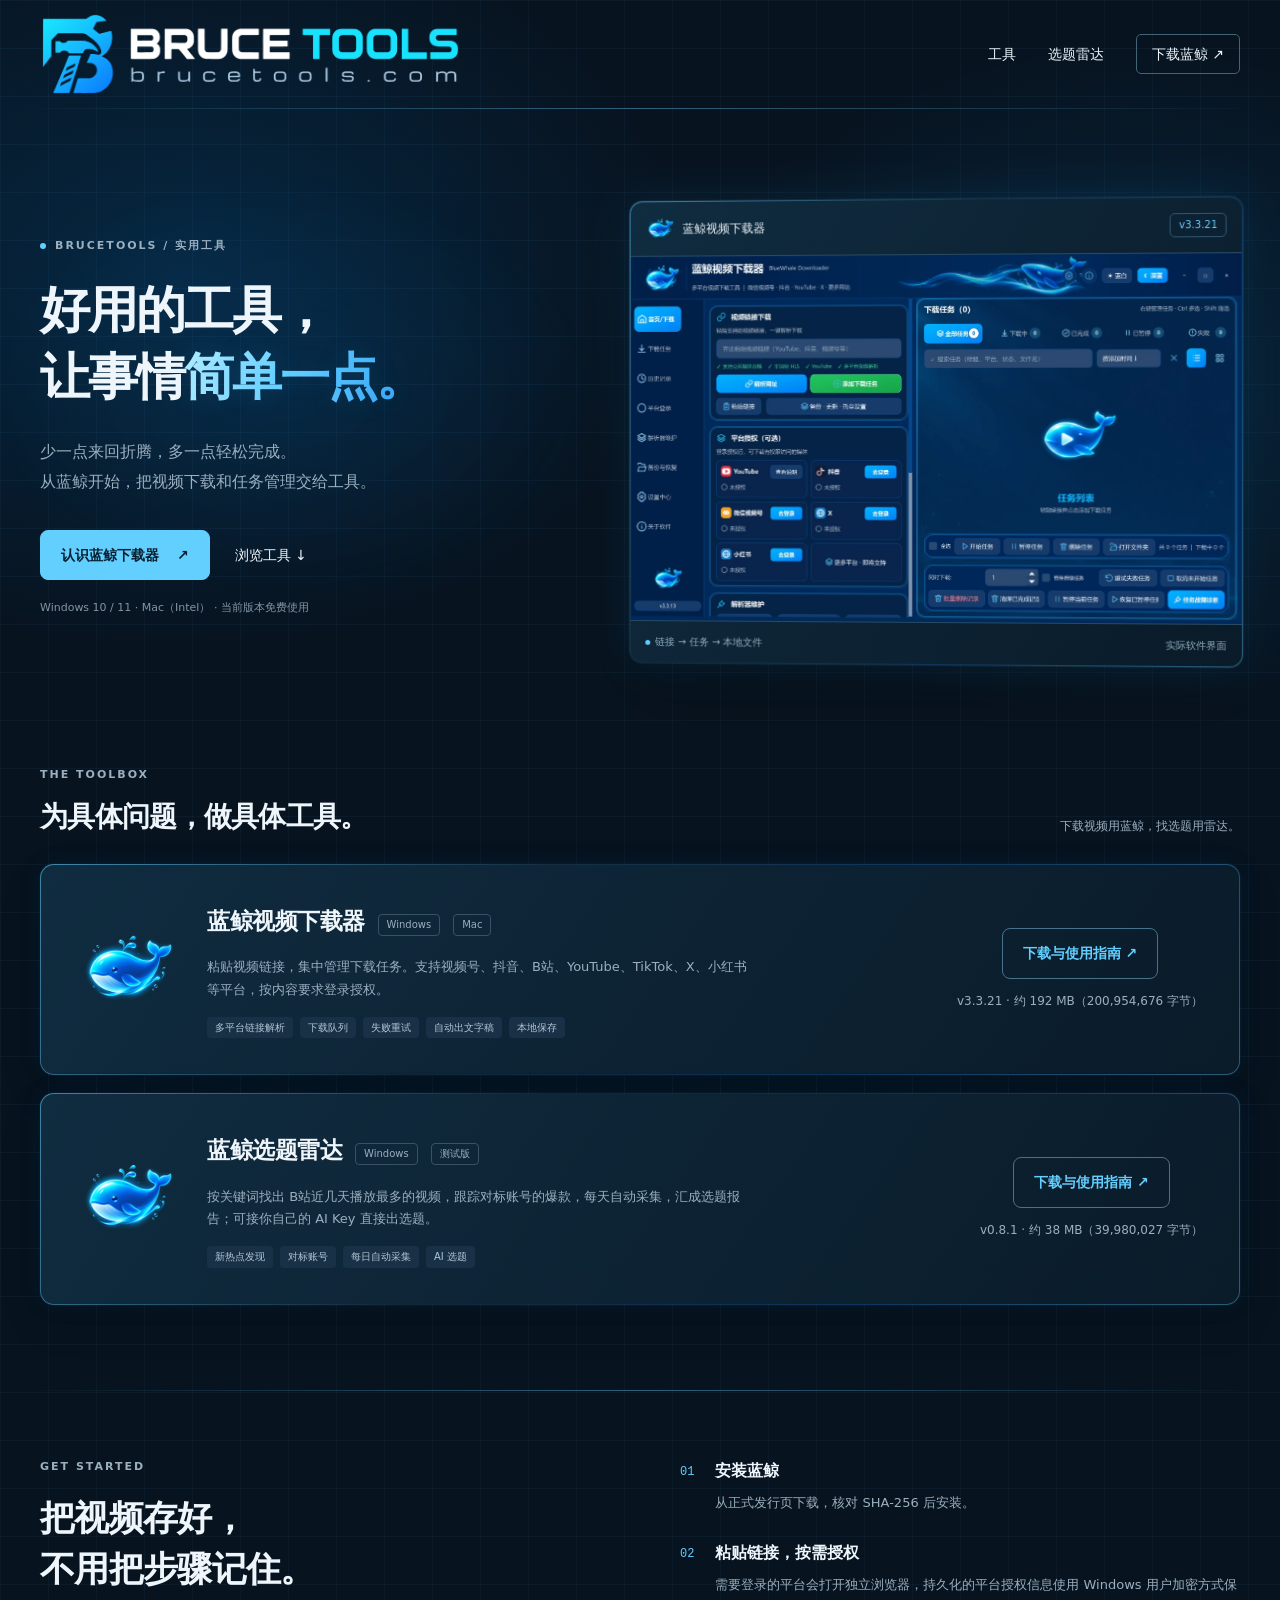
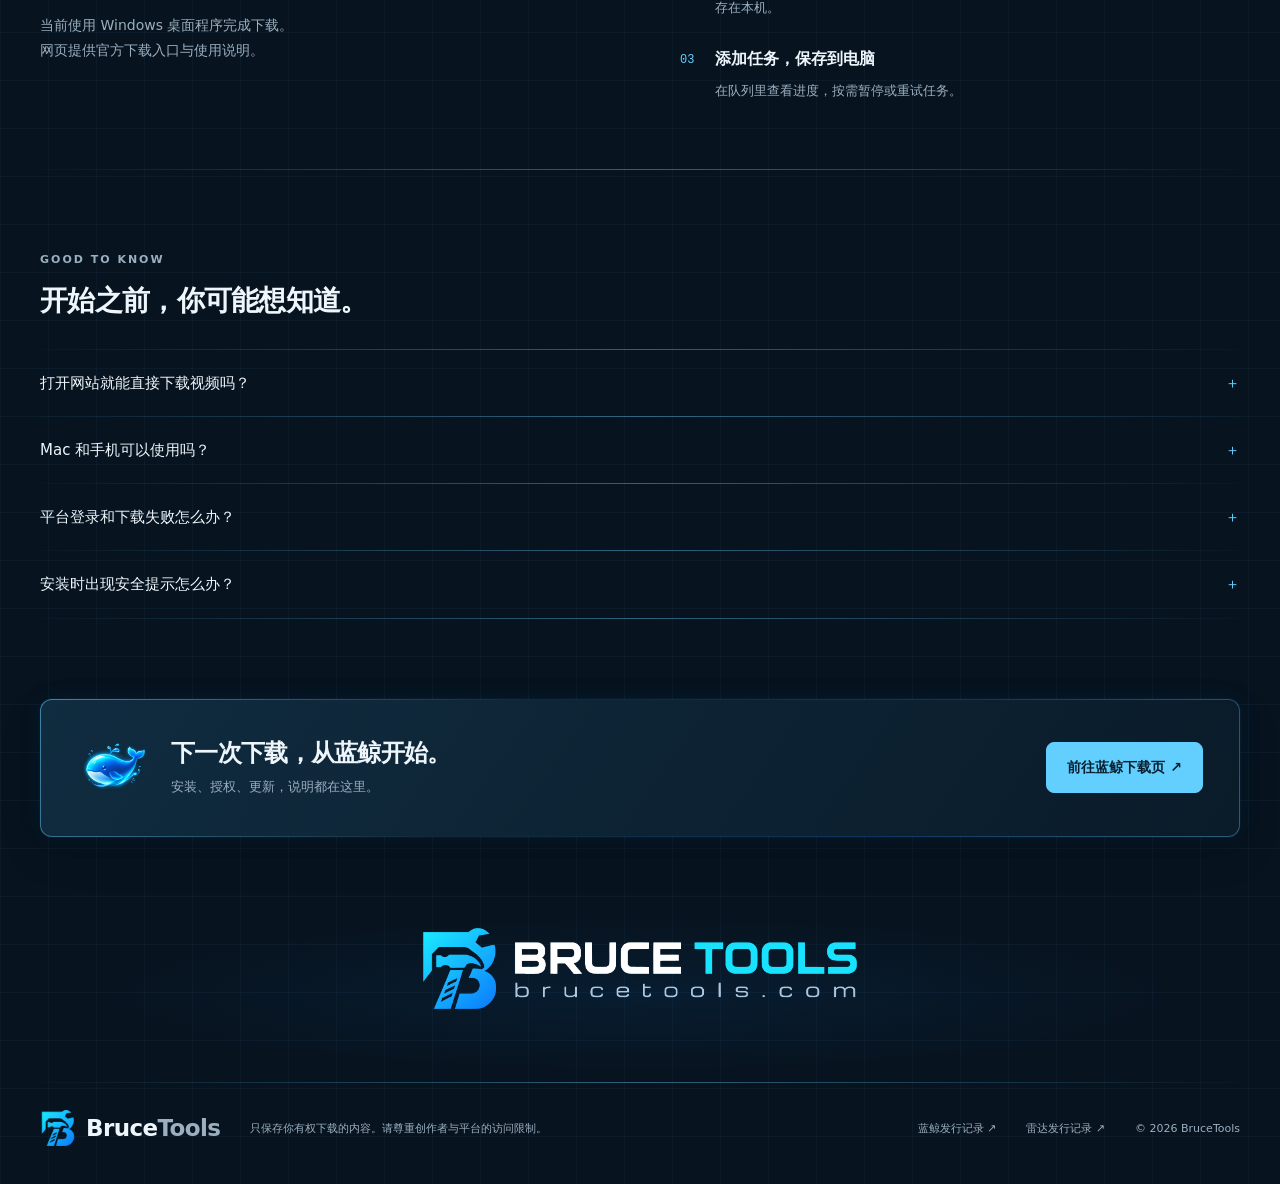
==== commit 82cab371: "bluewhale: Mac 版下载入口（v3.3.22 dmg、系统要求、首次打开步骤、SHA-256）；首页标 Mac Co-Authored-By: Claude Opus 5.5 <norep" ====
--- a/index.html
+++ b/index.html
@@ -1,9 +1,9 @@
 <!doctype html>
 <html lang="zh-CN"><head><meta charset="utf-8"><meta name="viewport" content="width=device-width,initial-scale=1"><title>BruceTools · 蓝鲸视频下载器：视频号 抖音 B站 小红书 YouTube TikTok X 下载（Windows）</title><meta name="description" content="BruceTools 实用工具站：蓝鲸视频下载器，粘贴链接即可在 Windows 上管理视频号、抖音、B站、小红书、YouTube、TikTok、X 的下载任务，免费使用。另有蓝鲸选题雷达。"><link rel="canonical" href="https://brucetools.com/"><link rel="icon" type="image/x-icon" sizes="16x16 32x32 48x48" href="/assets/favicon.ico"><link rel="icon" type="image/png" sizes="32x32" href="/assets/favicon-32.png"><link rel="apple-touch-icon" sizes="180x180" href="/assets/apple-touch-icon.png"><link rel="stylesheet" href="/assets/home.css"><meta property="og:type" content="website"><meta property="og:site_name" content="BruceTools"><meta property="og:locale" content="zh_CN"><meta property="og:url" content="https://brucetools.com/"><meta property="og:title" content="BruceTools · 蓝鲸视频下载器"><meta property="og:description" content="粘贴链接，在 Windows 电脑上管理视频号、抖音、B站、小红书、YouTube、TikTok、X 的下载任务。免费使用，官方下载与使用指南。"><meta property="og:image" content="https://brucetools.com/assets/og-card.jpg"><meta property="og:image:width" content="1200"><meta property="og:image:height" content="630"><meta name="twitter:card" content="summary_large_image"><link rel="stylesheet" href="/assets/brand.css"><script src="/assets/motion.js" defer></script><script src="/assets/la.js" defer></script><script src="/assets/latest.js" defer></script></head>
 <body><a class="skip" href="#main">跳到主要内容</a><header class="nav wrap"><a class="wordmark brand-header" href="/" aria-label="BruceTools 首页"><img src="/assets/logo-header.webp" alt="BruceTools · brucetools.com" width="337" height="84"></a><nav aria-label="主导航"><a href="#tools">工具</a><a href="/radar/">选题雷达</a><a class="nav-download" href="/bluewhale/">下载蓝鲸 <span aria-hidden="true">↗</span></a></nav></header>
-<main id="main"><section class="hero wrap"><div class="hero-copy"><p class="eyebrow"><span class="dot"></span> BRUCETOOLS / 实用工具</p><h1>好用的工具，<br>让事情<span class="accent">简单一点。</span></h1><p class="intro">少一点来回折腾，多一点轻松完成。<br>从蓝鲸开始，把视频下载和任务管理交给工具。</p><div class="actions"><a class="button" href="/bluewhale/">认识蓝鲸下载器 <span aria-hidden="true">↗</span></a><a class="text-link" href="#tools">浏览工具 <span aria-hidden="true">↓</span></a></div><p class="hero-note">Windows 10 / 11 · 当前版本免费使用</p></div><div class="hero-visual"><div class="visual-top"><span class="mini-brand"><img src="/assets/whale.png" alt="" width="30" height="30">蓝鲸视频下载器</span><span class="version" data-latest="bluewhale" data-field="tag">v3.3.21</span></div><img class="app-shot" fetchpriority="high" src="/assets/bluewhale-desktop.webp" alt="蓝鲸 Windows 实际界面：链接解析、下载队列及五个平台授权" width="1600" height="959"><div class="visual-bottom"><span><i class="dot"></i>链接 → 任务 → 本地文件</span><span>实际软件界面</span></div></div></section>
-<section class="tools wrap" id="tools"><div class="section-head"><div><p class="eyebrow">THE TOOLBOX</p><h2>为具体问题，做具体工具。</h2></div><span class="small">下载视频用蓝鲸，找选题用雷达。</span></div><article class="product"><div class="product-icon"><img src="/assets/whale.png" alt="蓝鲸标志" width="112" height="112"></div><div class="product-copy"><div class="product-heading"><h3>蓝鲸视频下载器</h3><span class="pill">Windows</span></div><p>粘贴视频链接，集中管理下载任务。支持视频号、抖音、B站、YouTube、TikTok、X、小红书等平台，按内容要求登录授权。</p><ul class="tags" aria-label="主要功能"><li>多平台链接解析</li><li>下载队列</li><li>失败重试</li><li>自动出文字稿</li><li>本地保存</li></ul></div><div class="product-cta"><a class="button secondary" href="/bluewhale/">下载与使用指南 ↗</a><span class="small" data-latest="bluewhale" data-field="meta">v3.3.21 · 约 192 MB（200,954,676 字节）</span></div></article><article class="product"><div class="product-icon"><img src="/assets/radar-icon.png" alt="蓝鲸选题雷达标志" width="112" height="112"></div><div class="product-copy"><div class="product-heading"><h3>蓝鲸选题雷达</h3><span class="pill">Windows</span><span class="pill">测试版</span></div><p>按关键词找出 B站近几天播放最多的视频，跟踪对标账号的爆款，每天自动采集，汇成选题报告；可接你自己的 AI Key 直接出选题。</p><ul class="tags" aria-label="主要功能"><li>新热点发现</li><li>对标账号</li><li>每日自动采集</li><li>AI 选题</li></ul></div><div class="product-cta"><a class="button secondary" href="/radar/">下载与使用指南 ↗</a><span class="small" data-latest="radar" data-field="meta">v0.8.1 · 约 38 MB（39,980,027 字节）</span></div></article></section>
+<main id="main"><section class="hero wrap"><div class="hero-copy"><p class="eyebrow"><span class="dot"></span> BRUCETOOLS / 实用工具</p><h1>好用的工具，<br>让事情<span class="accent">简单一点。</span></h1><p class="intro">少一点来回折腾，多一点轻松完成。<br>从蓝鲸开始，把视频下载和任务管理交给工具。</p><div class="actions"><a class="button" href="/bluewhale/">认识蓝鲸下载器 <span aria-hidden="true">↗</span></a><a class="text-link" href="#tools">浏览工具 <span aria-hidden="true">↓</span></a></div><p class="hero-note">Windows 10 / 11 · Mac（Intel） · 当前版本免费使用</p></div><div class="hero-visual"><div class="visual-top"><span class="mini-brand"><img src="/assets/whale.png" alt="" width="30" height="30">蓝鲸视频下载器</span><span class="version" data-latest="bluewhale" data-field="tag">v3.3.21</span></div><img class="app-shot" fetchpriority="high" src="/assets/bluewhale-desktop.webp" alt="蓝鲸 Windows 实际界面：链接解析、下载队列及五个平台授权" width="1600" height="959"><div class="visual-bottom"><span><i class="dot"></i>链接 → 任务 → 本地文件</span><span>实际软件界面</span></div></div></section>
+<section class="tools wrap" id="tools"><div class="section-head"><div><p class="eyebrow">THE TOOLBOX</p><h2>为具体问题，做具体工具。</h2></div><span class="small">下载视频用蓝鲸，找选题用雷达。</span></div><article class="product"><div class="product-icon"><img src="/assets/whale.png" alt="蓝鲸标志" width="112" height="112"></div><div class="product-copy"><div class="product-heading"><h3>蓝鲸视频下载器</h3><span class="pill">Windows</span><span class="pill">Mac</span></div><p>粘贴视频链接，集中管理下载任务。支持视频号、抖音、B站、YouTube、TikTok、X、小红书等平台，按内容要求登录授权。</p><ul class="tags" aria-label="主要功能"><li>多平台链接解析</li><li>下载队列</li><li>失败重试</li><li>自动出文字稿</li><li>本地保存</li></ul></div><div class="product-cta"><a class="button secondary" href="/bluewhale/">下载与使用指南 ↗</a><span class="small" data-latest="bluewhale" data-field="meta">v3.3.21 · 约 192 MB（200,954,676 字节）</span></div></article><article class="product"><div class="product-icon"><img src="/assets/radar-icon.png" alt="蓝鲸选题雷达标志" width="112" height="112"></div><div class="product-copy"><div class="product-heading"><h3>蓝鲸选题雷达</h3><span class="pill">Windows</span><span class="pill">测试版</span></div><p>按关键词找出 B站近几天播放最多的视频，跟踪对标账号的爆款，每天自动采集，汇成选题报告；可接你自己的 AI Key 直接出选题。</p><ul class="tags" aria-label="主要功能"><li>新热点发现</li><li>对标账号</li><li>每日自动采集</li><li>AI 选题</li></ul></div><div class="product-cta"><a class="button secondary" href="/radar/">下载与使用指南 ↗</a><span class="small" data-latest="radar" data-field="meta">v0.8.1 · 约 38 MB（39,980,027 字节）</span></div></article></section>
 <section class="workflow wrap" aria-labelledby="how-title"><div><p class="eyebrow">GET STARTED</p><h2 id="how-title">把视频存好，<br>不用把步骤记住。</h2><p class="muted">当前使用 Windows 桌面程序完成下载。<br>网页提供官方下载入口与使用说明。</p></div><ol class="steps"><li><span>01</span><div><h3>安装蓝鲸</h3><p>从正式发行页下载，核对 SHA-256 后安装。</p></div></li><li><span>02</span><div><h3>粘贴链接，按需授权</h3><p>需要登录的平台会打开独立浏览器，持久化的平台授权信息使用 Windows 用户加密方式保存在本机。</p></div></li><li><span>03</span><div><h3>添加任务，保存到电脑</h3><p>在队列里查看进度，按需暂停或重试任务。</p></div></li></ol></section>
-<section class="faq wrap" id="faq"><div class="section-head"><div><p class="eyebrow">GOOD TO KNOW</p><h2>开始之前，你可能想知道。</h2></div></div><details><summary>打开网站就能直接下载视频吗？<span aria-hidden="true">＋</span></summary><p>目前还不能。现在提供蓝鲸 Windows 桌面版下载和教程；网页版下载后台尚未上线。网站不会要求你上传平台授权或登录文件。</p></details><details><summary>手机和 Mac 可以使用吗？<span aria-hidden="true">＋</span></summary><p>可以浏览本站；当前蓝鲸安装包适用于 Windows 10 / 11（64位），不能安装在手机或 Mac 上。</p></details><details><summary>平台登录和下载失败怎么办？<span aria-hidden="true">＋</span></summary><p>在蓝鲸「平台授权」中按提示登录。若登录过期，请重新登录；先在浏览器确认原视频可以播放，再重试。不同平台和视频可能有访问限制。</p></details><details><summary>安装时出现安全提示怎么办？<span aria-hidden="true">＋</span></summary><p>当前安装包未做代码签名。如果安全软件拦截，请自行判断是否继续；蓝鲸下载页提供 SHA-256 校验值与 PowerShell 核对方法。</p></details></section>
+<section class="faq wrap" id="faq"><div class="section-head"><div><p class="eyebrow">GOOD TO KNOW</p><h2>开始之前，你可能想知道。</h2></div></div><details><summary>打开网站就能直接下载视频吗？<span aria-hidden="true">＋</span></summary><p>目前还不能。现在提供蓝鲸 Windows 桌面版下载和教程；网页版下载后台尚未上线。网站不会要求你上传平台授权或登录文件。</p></details><details><summary>Mac 和手机可以使用吗？<span aria-hidden="true">＋</span></summary><p>Mac 可以：蓝鲸已有 Mac 版（macOS 13 及以上、Intel 芯片），在<a href="/bluewhale/#mac">下载页</a>获取。手机暂不支持。</p></details><details><summary>平台登录和下载失败怎么办？<span aria-hidden="true">＋</span></summary><p>在蓝鲸「平台授权」中按提示登录。若登录过期，请重新登录；先在浏览器确认原视频可以播放，再重试。不同平台和视频可能有访问限制。</p></details><details><summary>安装时出现安全提示怎么办？<span aria-hidden="true">＋</span></summary><p>当前安装包未做代码签名。如果安全软件拦截，请自行判断是否继续；蓝鲸下载页提供 SHA-256 校验值与 PowerShell 核对方法。</p></details></section>
 <section class="closing wrap"><img src="/assets/whale.png" width="72" height="72" alt=""><div><h2>下一次下载，从蓝鲸开始。</h2><p>安装、授权、更新，说明都在这里。</p></div><a class="button" href="/bluewhale/">前往蓝鲸下载页 ↗</a></section><section class="brand-signoff wrap" aria-label="BruceTools 品牌"><img src="/assets/logo-tools-lockup.webp" alt="BruceTools 工具站品牌标识" width="720" height="564" loading="lazy"></section></main>
 <footer class="wrap"><a class="wordmark footer-brand" href="/" aria-label="BruceTools 首页"><span class="mark"><img src="/assets/logo-mark.png" alt="BruceTools BT 标志" width="36" height="36"></span>Bruce<span class="soft">Tools</span></a><p>只保存你有权下载的内容。请尊重创作者与平台的访问限制。</p><a href="https://github.com/chichangbang1-arch/bluewhale-downloader/releases" rel="noreferrer">蓝鲸发行记录 ↗</a><a href="https://github.com/chichangbang1-arch/bluewhale-radar/releases" rel="noreferrer">雷达发行记录 ↗</a><span>© 2026 BruceTools</span></footer></body></html>
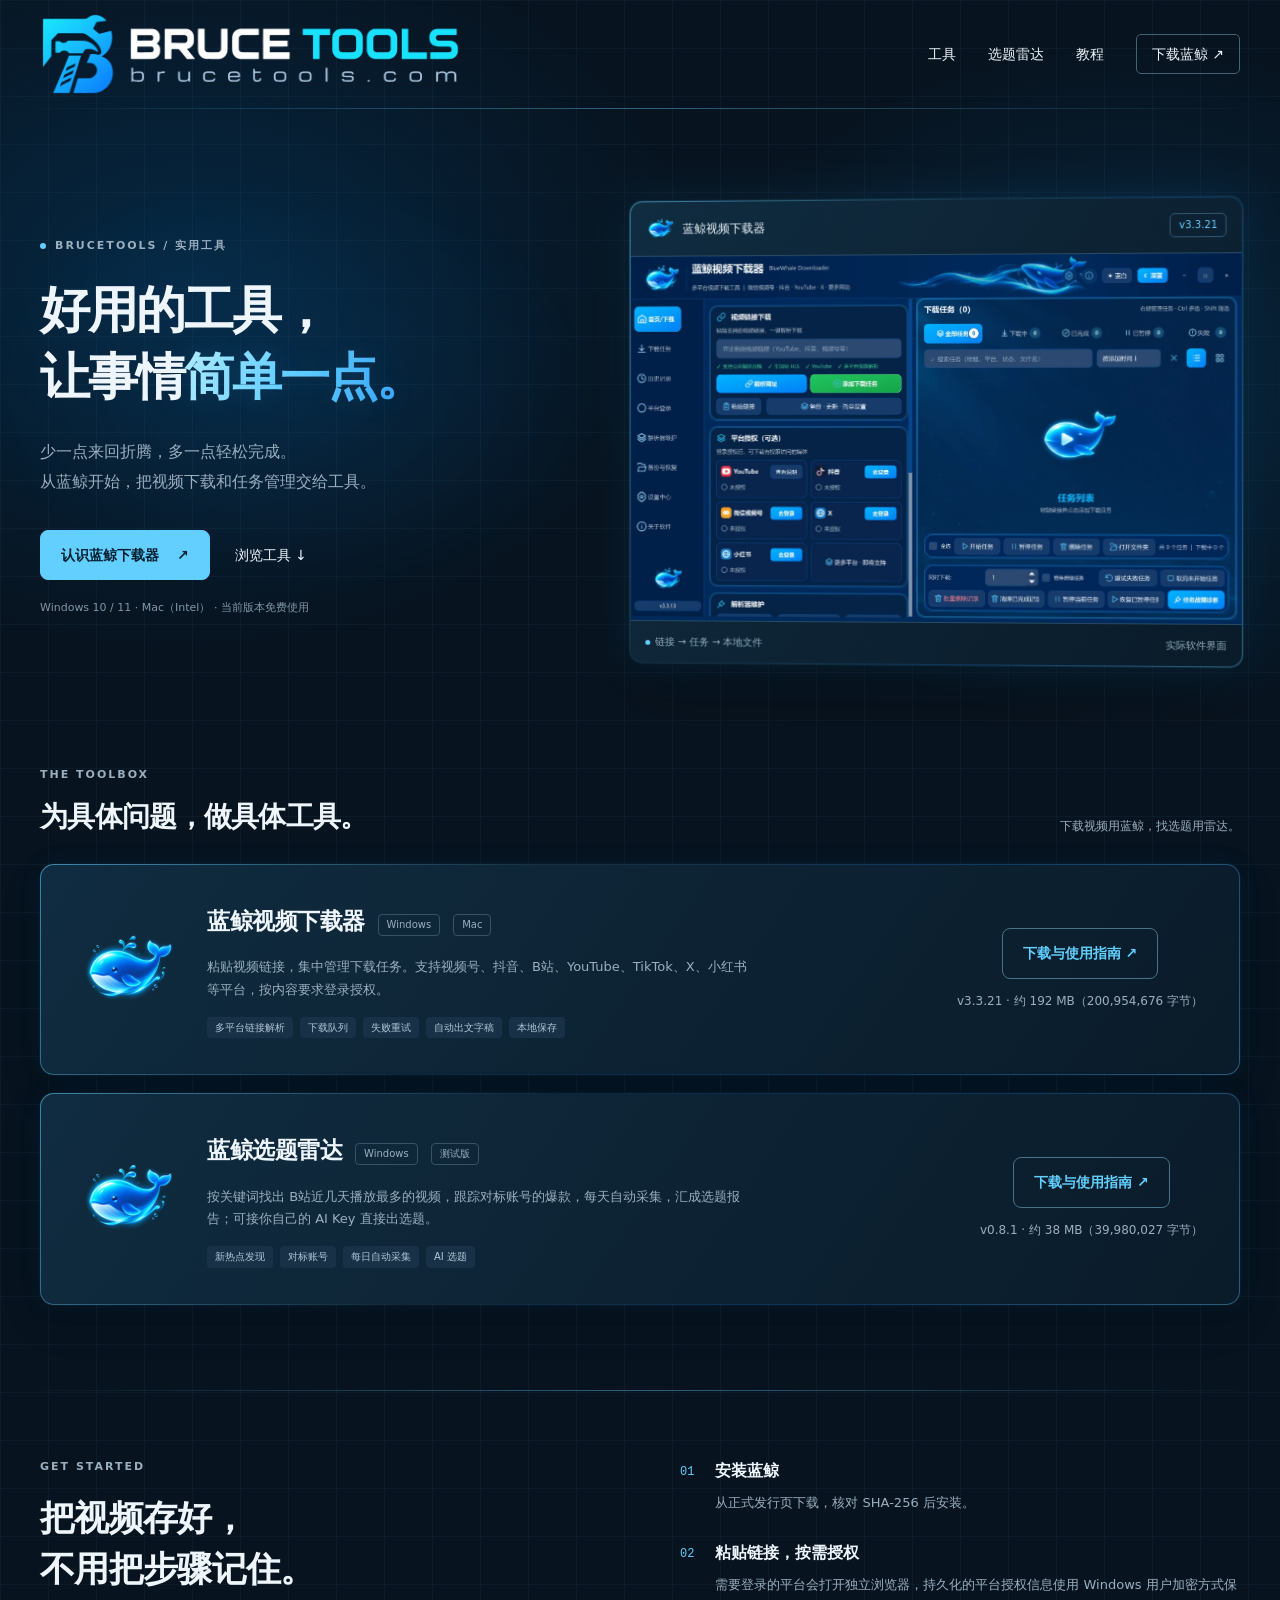
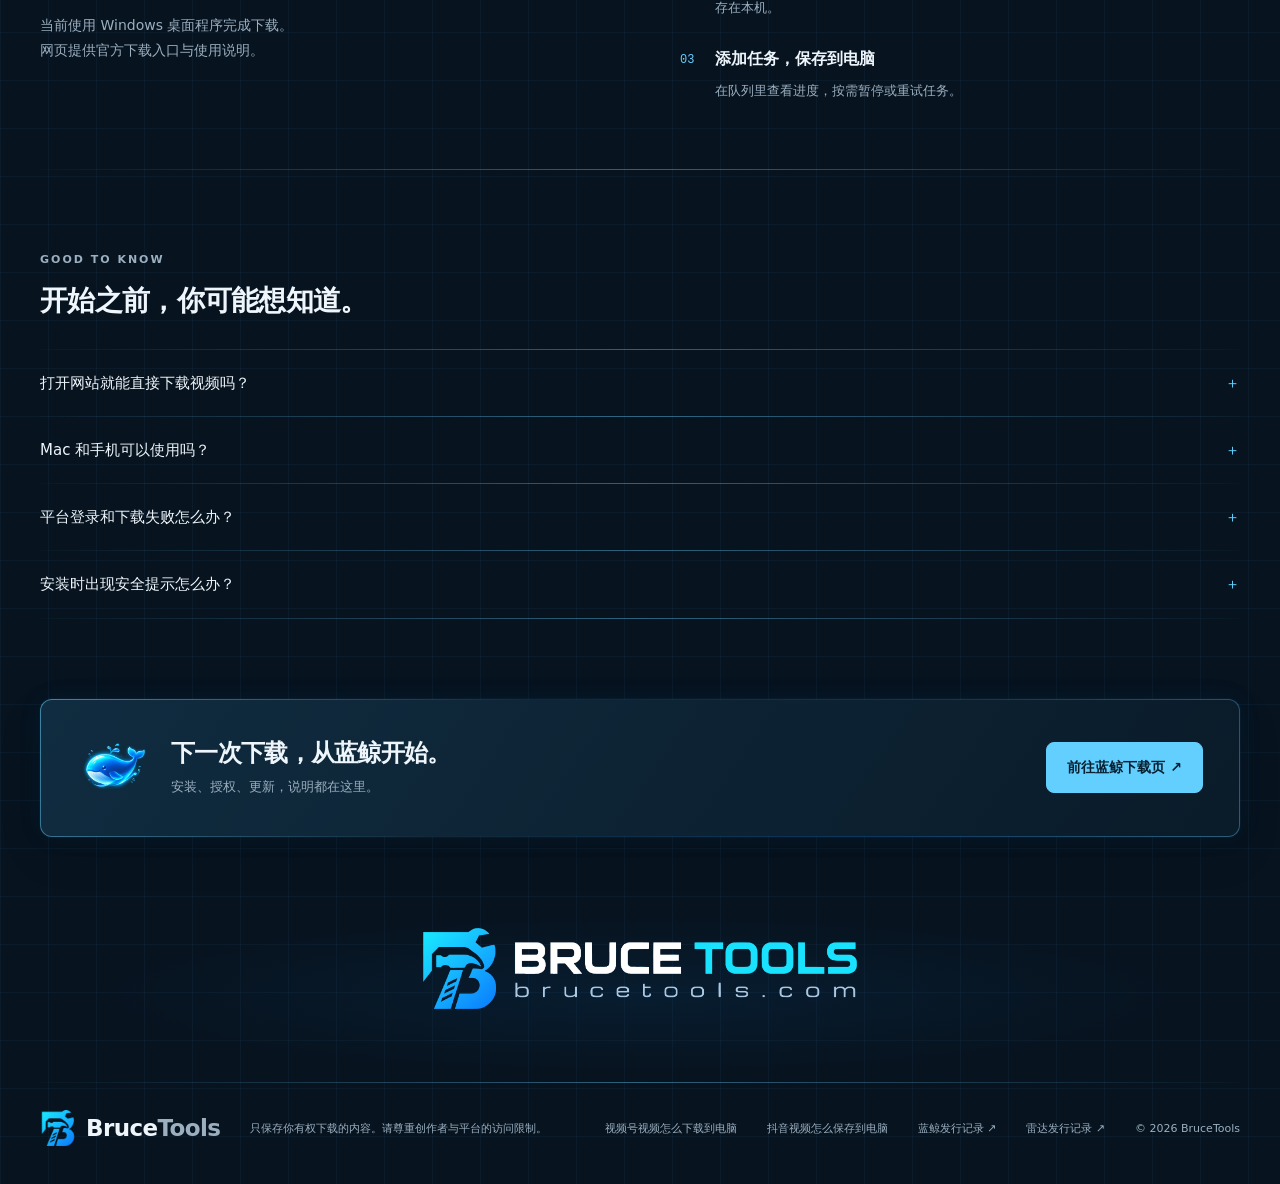
==== commit d61fa804: "新增教程页：视频号、抖音视频怎么下载到电脑 - /guide/、/guide/shipinhao/、/guide/douyin/（带 51.LA 统计、HowTo/FAQ 结构化数据） - scrip" ====
--- a/index.html
+++ b/index.html
@@ -1,9 +1,9 @@
 <!doctype html>
 <html lang="zh-CN"><head><meta charset="utf-8"><meta name="viewport" content="width=device-width,initial-scale=1"><title>BruceTools · 蓝鲸视频下载器：视频号 抖音 B站 小红书 YouTube TikTok X 下载（Windows）</title><meta name="description" content="BruceTools 实用工具站：蓝鲸视频下载器，粘贴链接即可在 Windows 上管理视频号、抖音、B站、小红书、YouTube、TikTok、X 的下载任务，免费使用。另有蓝鲸选题雷达。"><link rel="canonical" href="https://brucetools.com/"><link rel="icon" type="image/x-icon" sizes="16x16 32x32 48x48" href="/assets/favicon.ico"><link rel="icon" type="image/png" sizes="32x32" href="/assets/favicon-32.png"><link rel="apple-touch-icon" sizes="180x180" href="/assets/apple-touch-icon.png"><link rel="stylesheet" href="/assets/home.css"><meta property="og:type" content="website"><meta property="og:site_name" content="BruceTools"><meta property="og:locale" content="zh_CN"><meta property="og:url" content="https://brucetools.com/"><meta property="og:title" content="BruceTools · 蓝鲸视频下载器"><meta property="og:description" content="粘贴链接，在 Windows 电脑上管理视频号、抖音、B站、小红书、YouTube、TikTok、X 的下载任务。免费使用，官方下载与使用指南。"><meta property="og:image" content="https://brucetools.com/assets/og-card.jpg"><meta property="og:image:width" content="1200"><meta property="og:image:height" content="630"><meta name="twitter:card" content="summary_large_image"><link rel="stylesheet" href="/assets/brand.css"><script src="/assets/motion.js" defer></script><script src="/assets/la.js" defer></script><script src="/assets/latest.js" defer></script></head>
-<body><a class="skip" href="#main">跳到主要内容</a><header class="nav wrap"><a class="wordmark brand-header" href="/" aria-label="BruceTools 首页"><img src="/assets/logo-header.webp" alt="BruceTools · brucetools.com" width="337" height="84"></a><nav aria-label="主导航"><a href="#tools">工具</a><a href="/radar/">选题雷达</a><a class="nav-download" href="/bluewhale/">下载蓝鲸 <span aria-hidden="true">↗</span></a></nav></header>
+<body><a class="skip" href="#main">跳到主要内容</a><header class="nav wrap"><a class="wordmark brand-header" href="/" aria-label="BruceTools 首页"><img src="/assets/logo-header.webp" alt="BruceTools · brucetools.com" width="337" height="84"></a><nav aria-label="主导航"><a href="#tools">工具</a><a href="/radar/">选题雷达</a><a href="/guide/">教程</a><a class="nav-download" href="/bluewhale/">下载蓝鲸 <span aria-hidden="true">↗</span></a></nav></header>
 <main id="main"><section class="hero wrap"><div class="hero-copy"><p class="eyebrow"><span class="dot"></span> BRUCETOOLS / 实用工具</p><h1>好用的工具，<br>让事情<span class="accent">简单一点。</span></h1><p class="intro">少一点来回折腾，多一点轻松完成。<br>从蓝鲸开始，把视频下载和任务管理交给工具。</p><div class="actions"><a class="button" href="/bluewhale/">认识蓝鲸下载器 <span aria-hidden="true">↗</span></a><a class="text-link" href="#tools">浏览工具 <span aria-hidden="true">↓</span></a></div><p class="hero-note">Windows 10 / 11 · Mac（Intel） · 当前版本免费使用</p></div><div class="hero-visual"><div class="visual-top"><span class="mini-brand"><img src="/assets/whale.png" alt="" width="30" height="30">蓝鲸视频下载器</span><span class="version" data-latest="bluewhale" data-field="tag">v3.3.21</span></div><img class="app-shot" fetchpriority="high" src="/assets/bluewhale-desktop.webp" alt="蓝鲸 Windows 实际界面：链接解析、下载队列及五个平台授权" width="1600" height="959"><div class="visual-bottom"><span><i class="dot"></i>链接 → 任务 → 本地文件</span><span>实际软件界面</span></div></div></section>
 <section class="tools wrap" id="tools"><div class="section-head"><div><p class="eyebrow">THE TOOLBOX</p><h2>为具体问题，做具体工具。</h2></div><span class="small">下载视频用蓝鲸，找选题用雷达。</span></div><article class="product"><div class="product-icon"><img src="/assets/whale.png" alt="蓝鲸标志" width="112" height="112"></div><div class="product-copy"><div class="product-heading"><h3>蓝鲸视频下载器</h3><span class="pill">Windows</span><span class="pill">Mac</span></div><p>粘贴视频链接，集中管理下载任务。支持视频号、抖音、B站、YouTube、TikTok、X、小红书等平台，按内容要求登录授权。</p><ul class="tags" aria-label="主要功能"><li>多平台链接解析</li><li>下载队列</li><li>失败重试</li><li>自动出文字稿</li><li>本地保存</li></ul></div><div class="product-cta"><a class="button secondary" href="/bluewhale/">下载与使用指南 ↗</a><span class="small" data-latest="bluewhale" data-field="meta">v3.3.21 · 约 192 MB（200,954,676 字节）</span></div></article><article class="product"><div class="product-icon"><img src="/assets/radar-icon.png" alt="蓝鲸选题雷达标志" width="112" height="112"></div><div class="product-copy"><div class="product-heading"><h3>蓝鲸选题雷达</h3><span class="pill">Windows</span><span class="pill">测试版</span></div><p>按关键词找出 B站近几天播放最多的视频，跟踪对标账号的爆款，每天自动采集，汇成选题报告；可接你自己的 AI Key 直接出选题。</p><ul class="tags" aria-label="主要功能"><li>新热点发现</li><li>对标账号</li><li>每日自动采集</li><li>AI 选题</li></ul></div><div class="product-cta"><a class="button secondary" href="/radar/">下载与使用指南 ↗</a><span class="small" data-latest="radar" data-field="meta">v0.8.1 · 约 38 MB（39,980,027 字节）</span></div></article></section>
 <section class="workflow wrap" aria-labelledby="how-title"><div><p class="eyebrow">GET STARTED</p><h2 id="how-title">把视频存好，<br>不用把步骤记住。</h2><p class="muted">当前使用 Windows 桌面程序完成下载。<br>网页提供官方下载入口与使用说明。</p></div><ol class="steps"><li><span>01</span><div><h3>安装蓝鲸</h3><p>从正式发行页下载，核对 SHA-256 后安装。</p></div></li><li><span>02</span><div><h3>粘贴链接，按需授权</h3><p>需要登录的平台会打开独立浏览器，持久化的平台授权信息使用 Windows 用户加密方式保存在本机。</p></div></li><li><span>03</span><div><h3>添加任务，保存到电脑</h3><p>在队列里查看进度，按需暂停或重试任务。</p></div></li></ol></section>
 <section class="faq wrap" id="faq"><div class="section-head"><div><p class="eyebrow">GOOD TO KNOW</p><h2>开始之前，你可能想知道。</h2></div></div><details><summary>打开网站就能直接下载视频吗？<span aria-hidden="true">＋</span></summary><p>目前还不能。现在提供蓝鲸 Windows 桌面版下载和教程；网页版下载后台尚未上线。网站不会要求你上传平台授权或登录文件。</p></details><details><summary>Mac 和手机可以使用吗？<span aria-hidden="true">＋</span></summary><p>Mac 可以：蓝鲸已有 Mac 版（macOS 13 及以上、Intel 芯片），在<a href="/bluewhale/#mac">下载页</a>获取。手机暂不支持。</p></details><details><summary>平台登录和下载失败怎么办？<span aria-hidden="true">＋</span></summary><p>在蓝鲸「平台授权」中按提示登录。若登录过期，请重新登录；先在浏览器确认原视频可以播放，再重试。不同平台和视频可能有访问限制。</p></details><details><summary>安装时出现安全提示怎么办？<span aria-hidden="true">＋</span></summary><p>当前安装包未做代码签名。如果安全软件拦截，请自行判断是否继续；蓝鲸下载页提供 SHA-256 校验值与 PowerShell 核对方法。</p></details></section>
 <section class="closing wrap"><img src="/assets/whale.png" width="72" height="72" alt=""><div><h2>下一次下载，从蓝鲸开始。</h2><p>安装、授权、更新，说明都在这里。</p></div><a class="button" href="/bluewhale/">前往蓝鲸下载页 ↗</a></section><section class="brand-signoff wrap" aria-label="BruceTools 品牌"><img src="/assets/logo-tools-lockup.webp" alt="BruceTools 工具站品牌标识" width="720" height="564" loading="lazy"></section></main>
-<footer class="wrap"><a class="wordmark footer-brand" href="/" aria-label="BruceTools 首页"><span class="mark"><img src="/assets/logo-mark.png" alt="BruceTools BT 标志" width="36" height="36"></span>Bruce<span class="soft">Tools</span></a><p>只保存你有权下载的内容。请尊重创作者与平台的访问限制。</p><a href="https://github.com/chichangbang1-arch/bluewhale-downloader/releases" rel="noreferrer">蓝鲸发行记录 ↗</a><a href="https://github.com/chichangbang1-arch/bluewhale-radar/releases" rel="noreferrer">雷达发行记录 ↗</a><span>© 2026 BruceTools</span></footer></body></html>
+<footer class="wrap"><a class="wordmark footer-brand" href="/" aria-label="BruceTools 首页"><span class="mark"><img src="/assets/logo-mark.png" alt="BruceTools BT 标志" width="36" height="36"></span>Bruce<span class="soft">Tools</span></a><p>只保存你有权下载的内容。请尊重创作者与平台的访问限制。</p><a href="/guide/shipinhao/">视频号视频怎么下载到电脑</a><a href="/guide/douyin/">抖音视频怎么保存到电脑</a><a href="https://github.com/chichangbang1-arch/bluewhale-downloader/releases" rel="noreferrer">蓝鲸发行记录 ↗</a><a href="https://github.com/chichangbang1-arch/bluewhale-radar/releases" rel="noreferrer">雷达发行记录 ↗</a><span>© 2026 BruceTools</span></footer></body></html>
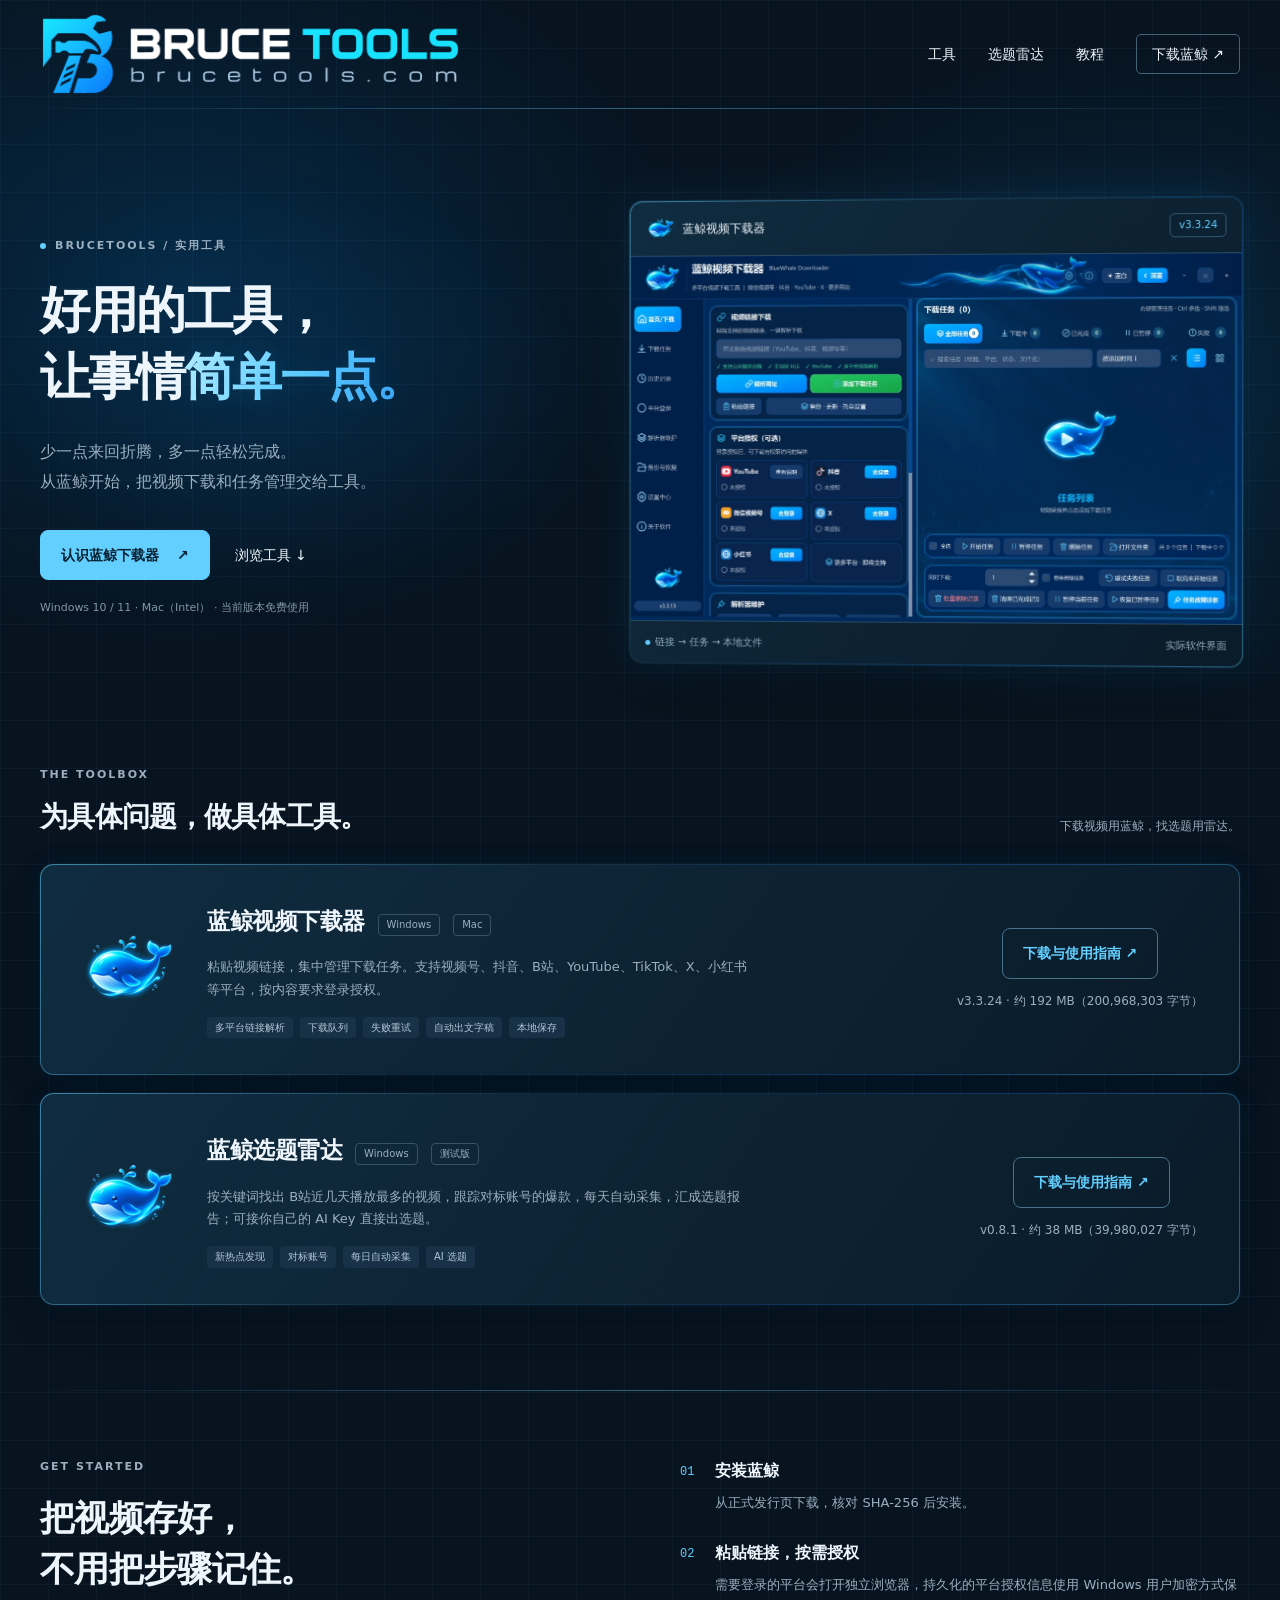
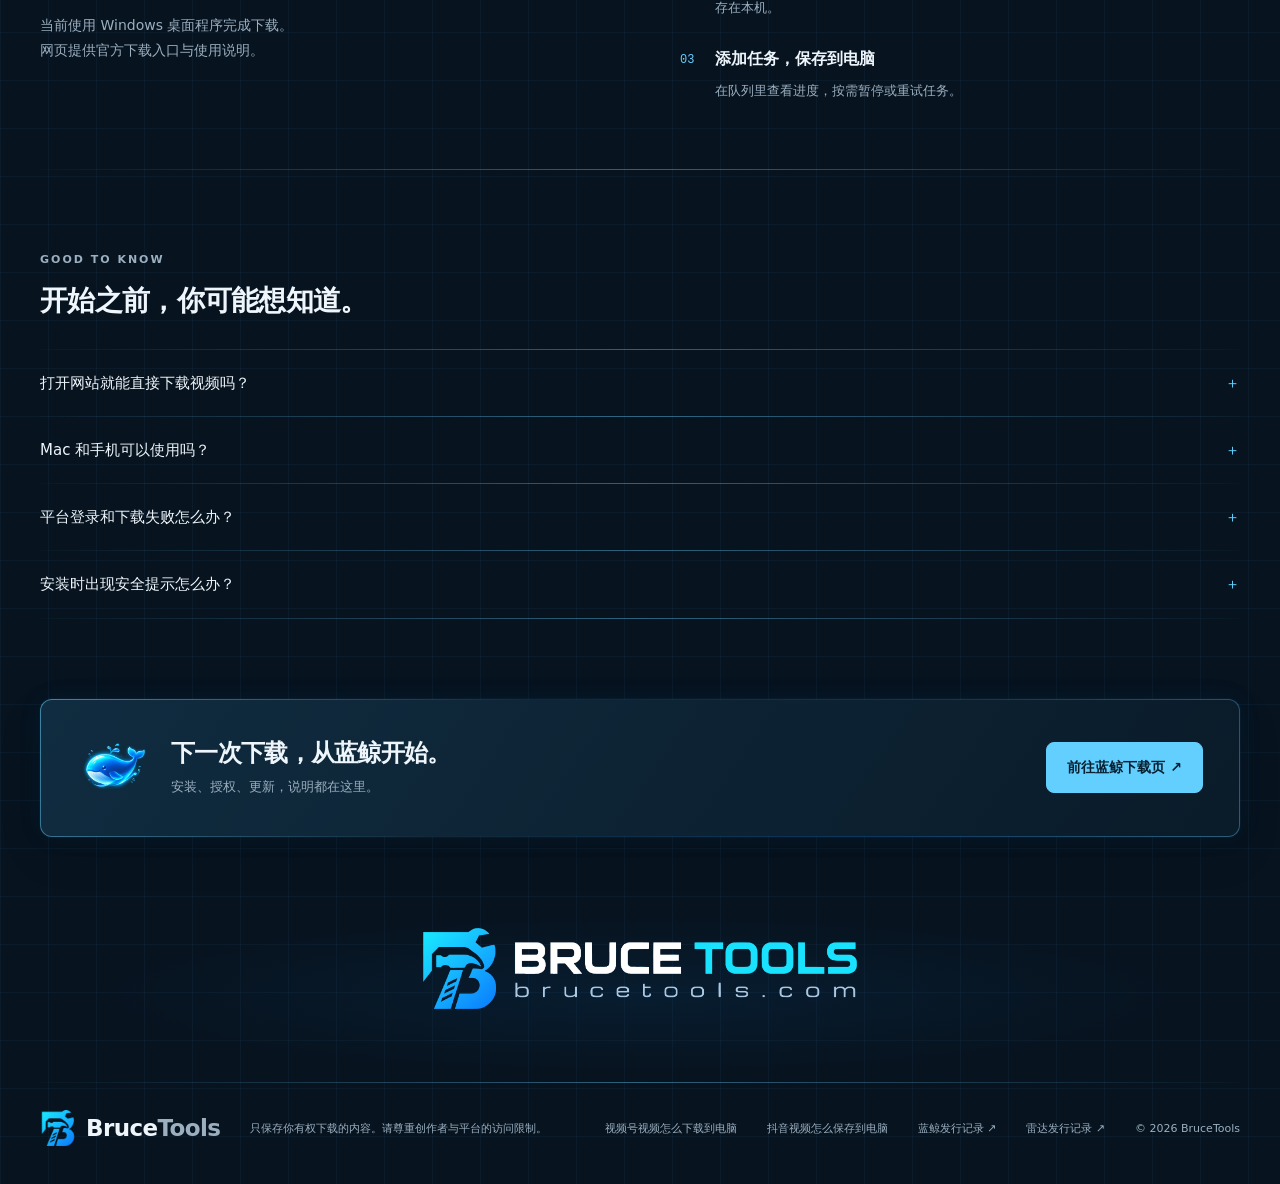
==== commit add3f446: "蓝鲸 Windows 3.3.24：一键反馈；下载页与更新清单 Co-Authored-By: Claude Opus 5.5 <noreply@anthropic.com> Claude-Sessi" ====
--- a/index.html
+++ b/index.html
@@ -1,8 +1,8 @@
 <!doctype html>
 <html lang="zh-CN"><head><meta charset="utf-8"><meta name="viewport" content="width=device-width,initial-scale=1"><title>BruceTools · 蓝鲸视频下载器：视频号 抖音 B站 小红书 YouTube TikTok X 下载（Windows）</title><meta name="description" content="BruceTools 实用工具站：蓝鲸视频下载器，粘贴链接即可在 Windows 上管理视频号、抖音、B站、小红书、YouTube、TikTok、X 的下载任务，免费使用。另有蓝鲸选题雷达。"><link rel="canonical" href="https://brucetools.com/"><link rel="icon" type="image/x-icon" sizes="16x16 32x32 48x48" href="/assets/favicon.ico"><link rel="icon" type="image/png" sizes="32x32" href="/assets/favicon-32.png"><link rel="apple-touch-icon" sizes="180x180" href="/assets/apple-touch-icon.png"><link rel="stylesheet" href="/assets/home.css"><meta property="og:type" content="website"><meta property="og:site_name" content="BruceTools"><meta property="og:locale" content="zh_CN"><meta property="og:url" content="https://brucetools.com/"><meta property="og:title" content="BruceTools · 蓝鲸视频下载器"><meta property="og:description" content="粘贴链接，在 Windows 电脑上管理视频号、抖音、B站、小红书、YouTube、TikTok、X 的下载任务。免费使用，官方下载与使用指南。"><meta property="og:image" content="https://brucetools.com/assets/og-card.jpg"><meta property="og:image:width" content="1200"><meta property="og:image:height" content="630"><meta name="twitter:card" content="summary_large_image"><link rel="stylesheet" href="/assets/brand.css"><script src="/assets/motion.js" defer></script><script src="/assets/la.js" defer></script><script src="/assets/latest.js" defer></script></head>
 <body><a class="skip" href="#main">跳到主要内容</a><header class="nav wrap"><a class="wordmark brand-header" href="/" aria-label="BruceTools 首页"><img src="/assets/logo-header.webp" alt="BruceTools · brucetools.com" width="337" height="84"></a><nav aria-label="主导航"><a href="#tools">工具</a><a href="/radar/">选题雷达</a><a href="/guide/">教程</a><a class="nav-download" href="/bluewhale/">下载蓝鲸 <span aria-hidden="true">↗</span></a></nav></header>
-<main id="main"><section class="hero wrap"><div class="hero-copy"><p class="eyebrow"><span class="dot"></span> BRUCETOOLS / 实用工具</p><h1>好用的工具，<br>让事情<span class="accent">简单一点。</span></h1><p class="intro">少一点来回折腾，多一点轻松完成。<br>从蓝鲸开始，把视频下载和任务管理交给工具。</p><div class="actions"><a class="button" href="/bluewhale/">认识蓝鲸下载器 <span aria-hidden="true">↗</span></a><a class="text-link" href="#tools">浏览工具 <span aria-hidden="true">↓</span></a></div><p class="hero-note">Windows 10 / 11 · Mac（Intel） · 当前版本免费使用</p></div><div class="hero-visual"><div class="visual-top"><span class="mini-brand"><img src="/assets/whale.png" alt="" width="30" height="30">蓝鲸视频下载器</span><span class="version" data-latest="bluewhale" data-field="tag">v3.3.21</span></div><img class="app-shot" fetchpriority="high" src="/assets/bluewhale-desktop.webp" alt="蓝鲸 Windows 实际界面：链接解析、下载队列及五个平台授权" width="1600" height="959"><div class="visual-bottom"><span><i class="dot"></i>链接 → 任务 → 本地文件</span><span>实际软件界面</span></div></div></section>
-<section class="tools wrap" id="tools"><div class="section-head"><div><p class="eyebrow">THE TOOLBOX</p><h2>为具体问题，做具体工具。</h2></div><span class="small">下载视频用蓝鲸，找选题用雷达。</span></div><article class="product"><div class="product-icon"><img src="/assets/whale.png" alt="蓝鲸标志" width="112" height="112"></div><div class="product-copy"><div class="product-heading"><h3>蓝鲸视频下载器</h3><span class="pill">Windows</span><span class="pill">Mac</span></div><p>粘贴视频链接，集中管理下载任务。支持视频号、抖音、B站、YouTube、TikTok、X、小红书等平台，按内容要求登录授权。</p><ul class="tags" aria-label="主要功能"><li>多平台链接解析</li><li>下载队列</li><li>失败重试</li><li>自动出文字稿</li><li>本地保存</li></ul></div><div class="product-cta"><a class="button secondary" href="/bluewhale/">下载与使用指南 ↗</a><span class="small" data-latest="bluewhale" data-field="meta">v3.3.21 · 约 192 MB（200,954,676 字节）</span></div></article><article class="product"><div class="product-icon"><img src="/assets/radar-icon.png" alt="蓝鲸选题雷达标志" width="112" height="112"></div><div class="product-copy"><div class="product-heading"><h3>蓝鲸选题雷达</h3><span class="pill">Windows</span><span class="pill">测试版</span></div><p>按关键词找出 B站近几天播放最多的视频，跟踪对标账号的爆款，每天自动采集，汇成选题报告；可接你自己的 AI Key 直接出选题。</p><ul class="tags" aria-label="主要功能"><li>新热点发现</li><li>对标账号</li><li>每日自动采集</li><li>AI 选题</li></ul></div><div class="product-cta"><a class="button secondary" href="/radar/">下载与使用指南 ↗</a><span class="small" data-latest="radar" data-field="meta">v0.8.1 · 约 38 MB（39,980,027 字节）</span></div></article></section>
+<main id="main"><section class="hero wrap"><div class="hero-copy"><p class="eyebrow"><span class="dot"></span> BRUCETOOLS / 实用工具</p><h1>好用的工具，<br>让事情<span class="accent">简单一点。</span></h1><p class="intro">少一点来回折腾，多一点轻松完成。<br>从蓝鲸开始，把视频下载和任务管理交给工具。</p><div class="actions"><a class="button" href="/bluewhale/">认识蓝鲸下载器 <span aria-hidden="true">↗</span></a><a class="text-link" href="#tools">浏览工具 <span aria-hidden="true">↓</span></a></div><p class="hero-note">Windows 10 / 11 · Mac（Intel） · 当前版本免费使用</p></div><div class="hero-visual"><div class="visual-top"><span class="mini-brand"><img src="/assets/whale.png" alt="" width="30" height="30">蓝鲸视频下载器</span><span class="version" data-latest="bluewhale" data-field="tag">v3.3.24</span></div><img class="app-shot" fetchpriority="high" src="/assets/bluewhale-desktop.webp" alt="蓝鲸 Windows 实际界面：链接解析、下载队列及五个平台授权" width="1600" height="959"><div class="visual-bottom"><span><i class="dot"></i>链接 → 任务 → 本地文件</span><span>实际软件界面</span></div></div></section>
+<section class="tools wrap" id="tools"><div class="section-head"><div><p class="eyebrow">THE TOOLBOX</p><h2>为具体问题，做具体工具。</h2></div><span class="small">下载视频用蓝鲸，找选题用雷达。</span></div><article class="product"><div class="product-icon"><img src="/assets/whale.png" alt="蓝鲸标志" width="112" height="112"></div><div class="product-copy"><div class="product-heading"><h3>蓝鲸视频下载器</h3><span class="pill">Windows</span><span class="pill">Mac</span></div><p>粘贴视频链接，集中管理下载任务。支持视频号、抖音、B站、YouTube、TikTok、X、小红书等平台，按内容要求登录授权。</p><ul class="tags" aria-label="主要功能"><li>多平台链接解析</li><li>下载队列</li><li>失败重试</li><li>自动出文字稿</li><li>本地保存</li></ul></div><div class="product-cta"><a class="button secondary" href="/bluewhale/">下载与使用指南 ↗</a><span class="small" data-latest="bluewhale" data-field="meta">v3.3.24 · 约 192 MB（200,968,303 字节）</span></div></article><article class="product"><div class="product-icon"><img src="/assets/radar-icon.png" alt="蓝鲸选题雷达标志" width="112" height="112"></div><div class="product-copy"><div class="product-heading"><h3>蓝鲸选题雷达</h3><span class="pill">Windows</span><span class="pill">测试版</span></div><p>按关键词找出 B站近几天播放最多的视频，跟踪对标账号的爆款，每天自动采集，汇成选题报告；可接你自己的 AI Key 直接出选题。</p><ul class="tags" aria-label="主要功能"><li>新热点发现</li><li>对标账号</li><li>每日自动采集</li><li>AI 选题</li></ul></div><div class="product-cta"><a class="button secondary" href="/radar/">下载与使用指南 ↗</a><span class="small" data-latest="radar" data-field="meta">v0.8.1 · 约 38 MB（39,980,027 字节）</span></div></article></section>
 <section class="workflow wrap" aria-labelledby="how-title"><div><p class="eyebrow">GET STARTED</p><h2 id="how-title">把视频存好，<br>不用把步骤记住。</h2><p class="muted">当前使用 Windows 桌面程序完成下载。<br>网页提供官方下载入口与使用说明。</p></div><ol class="steps"><li><span>01</span><div><h3>安装蓝鲸</h3><p>从正式发行页下载，核对 SHA-256 后安装。</p></div></li><li><span>02</span><div><h3>粘贴链接，按需授权</h3><p>需要登录的平台会打开独立浏览器，持久化的平台授权信息使用 Windows 用户加密方式保存在本机。</p></div></li><li><span>03</span><div><h3>添加任务，保存到电脑</h3><p>在队列里查看进度，按需暂停或重试任务。</p></div></li></ol></section>
 <section class="faq wrap" id="faq"><div class="section-head"><div><p class="eyebrow">GOOD TO KNOW</p><h2>开始之前，你可能想知道。</h2></div></div><details><summary>打开网站就能直接下载视频吗？<span aria-hidden="true">＋</span></summary><p>目前还不能。现在提供蓝鲸 Windows 桌面版下载和教程；网页版下载后台尚未上线。网站不会要求你上传平台授权或登录文件。</p></details><details><summary>Mac 和手机可以使用吗？<span aria-hidden="true">＋</span></summary><p>Mac 可以：蓝鲸已有 Mac 版（macOS 13 及以上、Intel 芯片），在<a href="/bluewhale/#mac">下载页</a>获取。手机暂不支持。</p></details><details><summary>平台登录和下载失败怎么办？<span aria-hidden="true">＋</span></summary><p>在蓝鲸「平台授权」中按提示登录。若登录过期，请重新登录；先在浏览器确认原视频可以播放，再重试。不同平台和视频可能有访问限制。</p></details><details><summary>安装时出现安全提示怎么办？<span aria-hidden="true">＋</span></summary><p>当前安装包未做代码签名。如果安全软件拦截，请自行判断是否继续；蓝鲸下载页提供 SHA-256 校验值与 PowerShell 核对方法。</p></details></section>
 <section class="closing wrap"><img src="/assets/whale.png" width="72" height="72" alt=""><div><h2>下一次下载，从蓝鲸开始。</h2><p>安装、授权、更新，说明都在这里。</p></div><a class="button" href="/bluewhale/">前往蓝鲸下载页 ↗</a></section><section class="brand-signoff wrap" aria-label="BruceTools 品牌"><img src="/assets/logo-tools-lockup.webp" alt="BruceTools 工具站品牌标识" width="720" height="564" loading="lazy"></section></main>
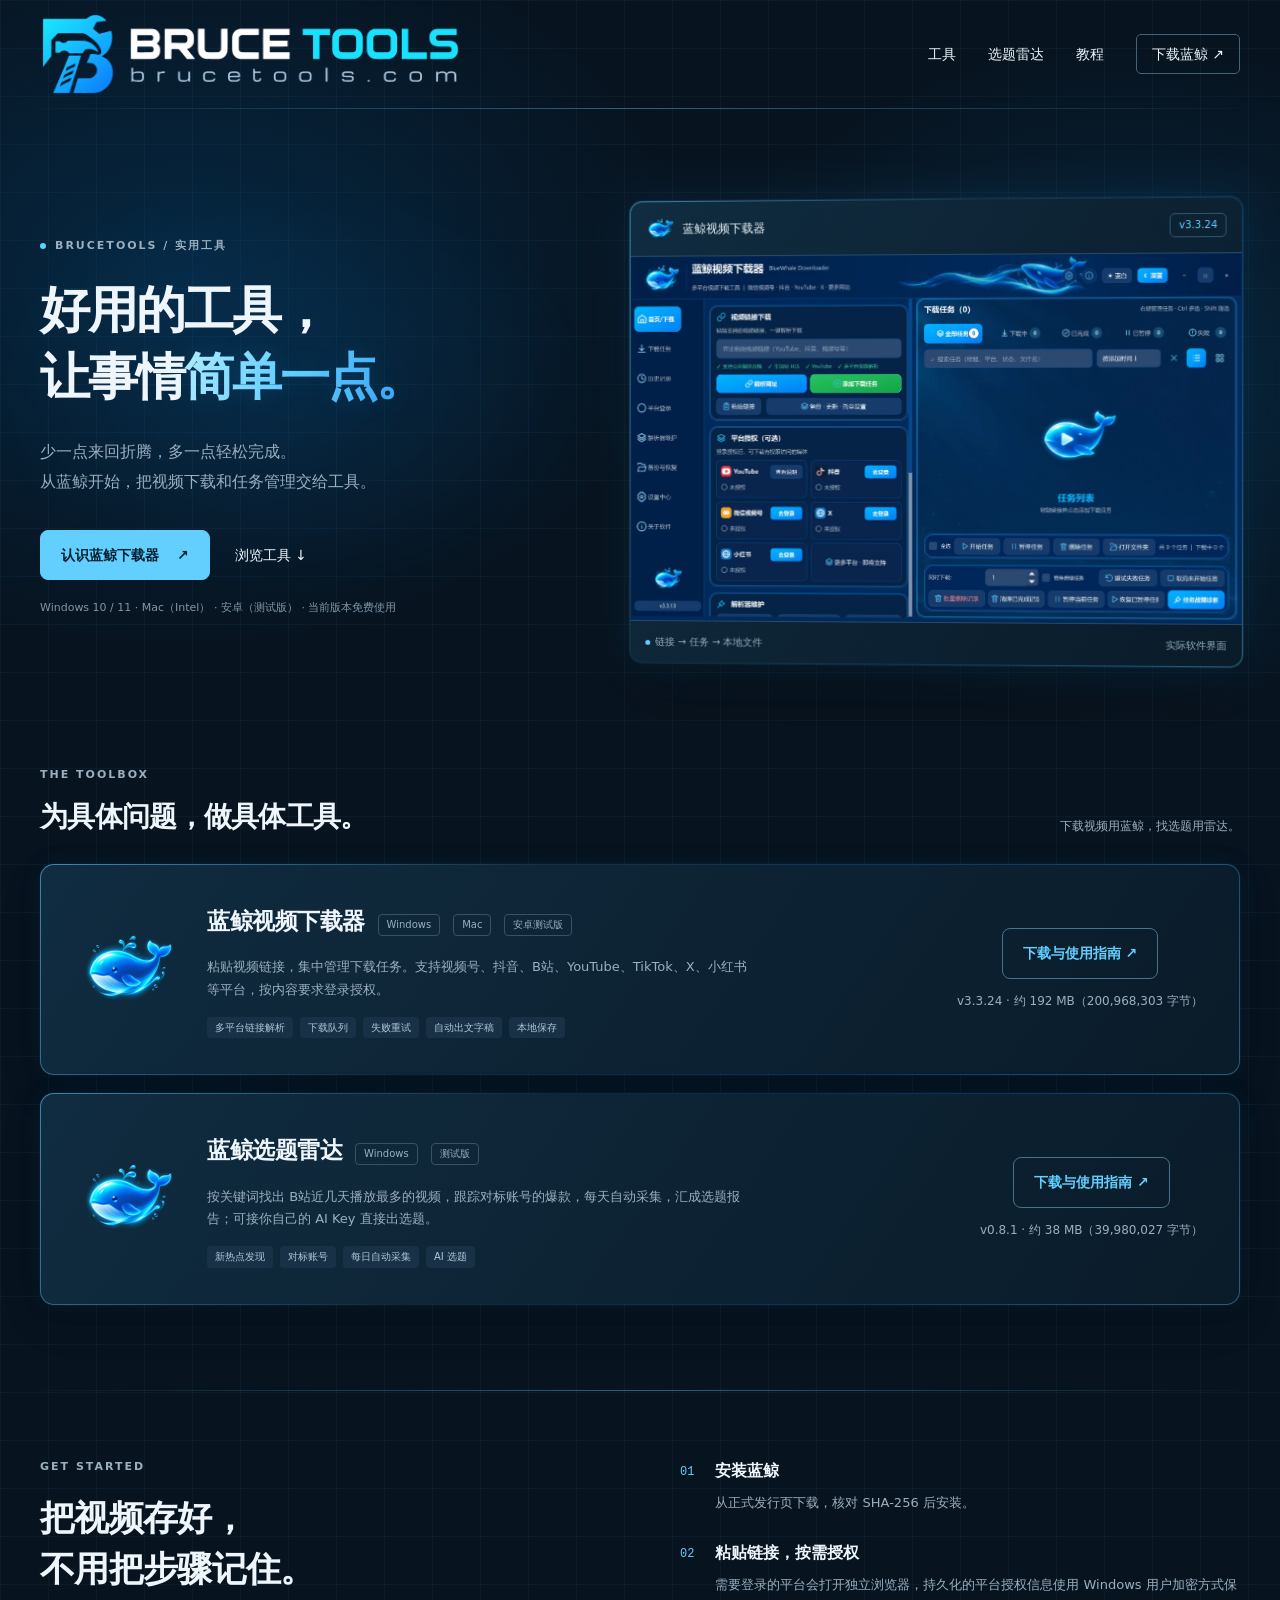
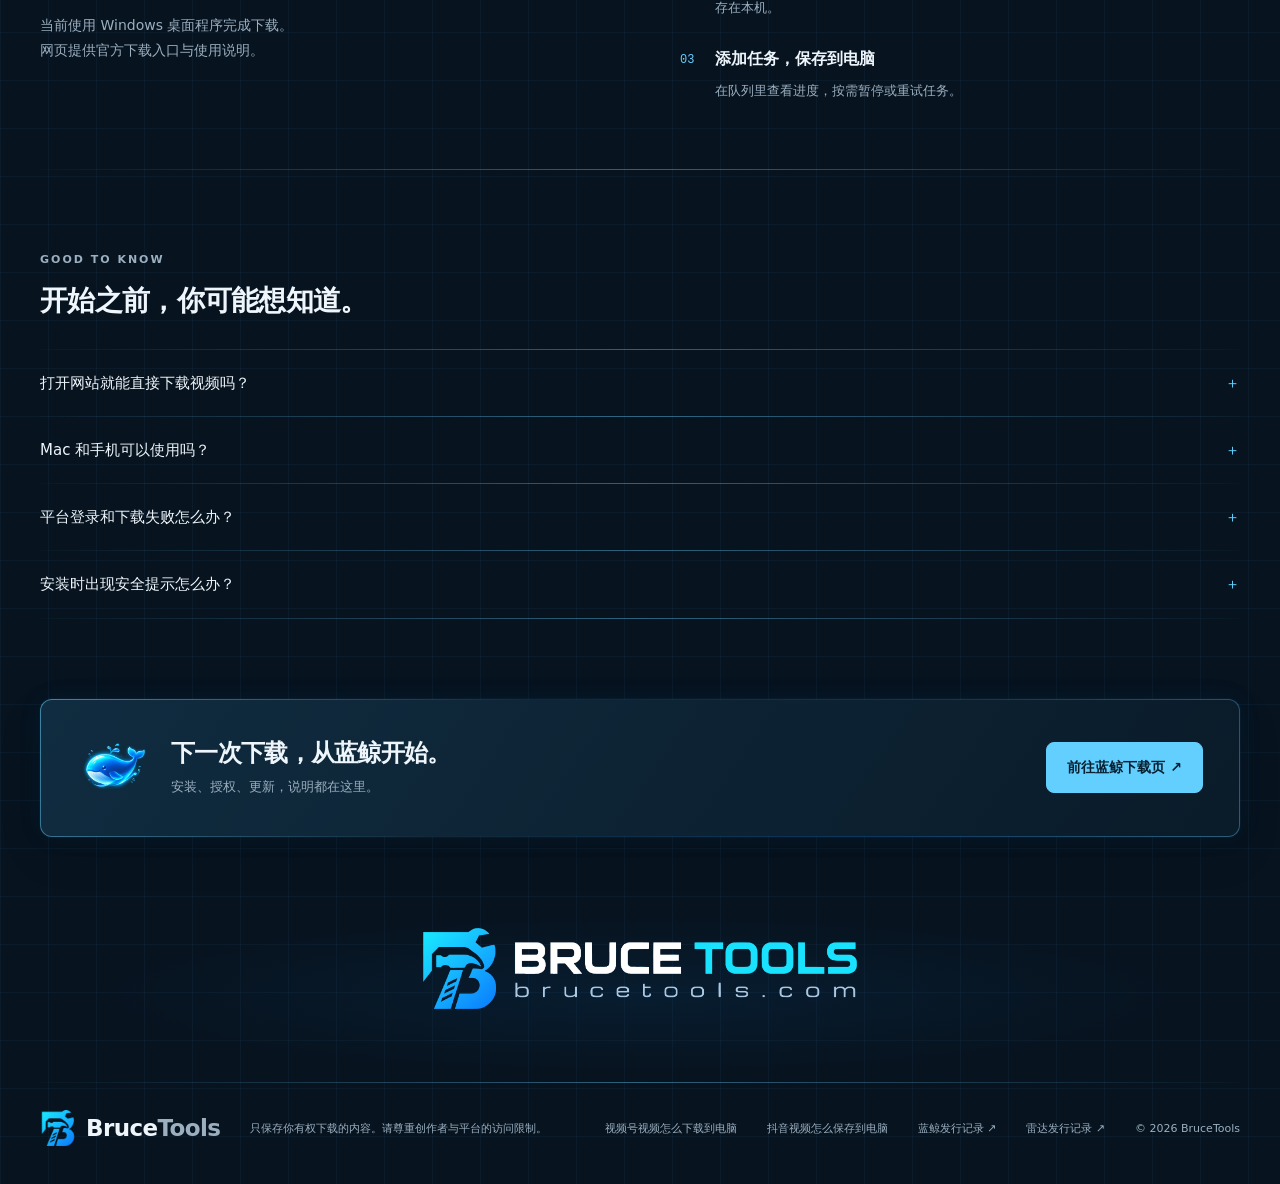
==== commit b498f0cf: "安卓 v0.1.0 测试版下载区与首页标签 Co-Authored-By: Claude Opus 5.5 <noreply@anthropic.com> Claude-Session: https:" ====
--- a/index.html
+++ b/index.html
@@ -1,8 +1,8 @@
 <!doctype html>
 <html lang="zh-CN"><head><meta charset="utf-8"><meta name="viewport" content="width=device-width,initial-scale=1"><title>BruceTools · 蓝鲸视频下载器：视频号 抖音 B站 小红书 YouTube TikTok X 下载（Windows）</title><meta name="description" content="BruceTools 实用工具站：蓝鲸视频下载器，粘贴链接即可在 Windows 上管理视频号、抖音、B站、小红书、YouTube、TikTok、X 的下载任务，免费使用。另有蓝鲸选题雷达。"><link rel="canonical" href="https://brucetools.com/"><link rel="icon" type="image/x-icon" sizes="16x16 32x32 48x48" href="/assets/favicon.ico"><link rel="icon" type="image/png" sizes="32x32" href="/assets/favicon-32.png"><link rel="apple-touch-icon" sizes="180x180" href="/assets/apple-touch-icon.png"><link rel="stylesheet" href="/assets/home.css"><meta property="og:type" content="website"><meta property="og:site_name" content="BruceTools"><meta property="og:locale" content="zh_CN"><meta property="og:url" content="https://brucetools.com/"><meta property="og:title" content="BruceTools · 蓝鲸视频下载器"><meta property="og:description" content="粘贴链接，在 Windows 电脑上管理视频号、抖音、B站、小红书、YouTube、TikTok、X 的下载任务。免费使用，官方下载与使用指南。"><meta property="og:image" content="https://brucetools.com/assets/og-card.jpg"><meta property="og:image:width" content="1200"><meta property="og:image:height" content="630"><meta name="twitter:card" content="summary_large_image"><link rel="stylesheet" href="/assets/brand.css"><script src="/assets/motion.js" defer></script><script src="/assets/la.js" defer></script><script src="/assets/latest.js" defer></script></head>
 <body><a class="skip" href="#main">跳到主要内容</a><header class="nav wrap"><a class="wordmark brand-header" href="/" aria-label="BruceTools 首页"><img src="/assets/logo-header.webp" alt="BruceTools · brucetools.com" width="337" height="84"></a><nav aria-label="主导航"><a href="#tools">工具</a><a href="/radar/">选题雷达</a><a href="/guide/">教程</a><a class="nav-download" href="/bluewhale/">下载蓝鲸 <span aria-hidden="true">↗</span></a></nav></header>
-<main id="main"><section class="hero wrap"><div class="hero-copy"><p class="eyebrow"><span class="dot"></span> BRUCETOOLS / 实用工具</p><h1>好用的工具，<br>让事情<span class="accent">简单一点。</span></h1><p class="intro">少一点来回折腾，多一点轻松完成。<br>从蓝鲸开始，把视频下载和任务管理交给工具。</p><div class="actions"><a class="button" href="/bluewhale/">认识蓝鲸下载器 <span aria-hidden="true">↗</span></a><a class="text-link" href="#tools">浏览工具 <span aria-hidden="true">↓</span></a></div><p class="hero-note">Windows 10 / 11 · Mac（Intel） · 当前版本免费使用</p></div><div class="hero-visual"><div class="visual-top"><span class="mini-brand"><img src="/assets/whale.png" alt="" width="30" height="30">蓝鲸视频下载器</span><span class="version" data-latest="bluewhale" data-field="tag">v3.3.24</span></div><img class="app-shot" fetchpriority="high" src="/assets/bluewhale-desktop.webp" alt="蓝鲸 Windows 实际界面：链接解析、下载队列及五个平台授权" width="1600" height="959"><div class="visual-bottom"><span><i class="dot"></i>链接 → 任务 → 本地文件</span><span>实际软件界面</span></div></div></section>
-<section class="tools wrap" id="tools"><div class="section-head"><div><p class="eyebrow">THE TOOLBOX</p><h2>为具体问题，做具体工具。</h2></div><span class="small">下载视频用蓝鲸，找选题用雷达。</span></div><article class="product"><div class="product-icon"><img src="/assets/whale.png" alt="蓝鲸标志" width="112" height="112"></div><div class="product-copy"><div class="product-heading"><h3>蓝鲸视频下载器</h3><span class="pill">Windows</span><span class="pill">Mac</span></div><p>粘贴视频链接，集中管理下载任务。支持视频号、抖音、B站、YouTube、TikTok、X、小红书等平台，按内容要求登录授权。</p><ul class="tags" aria-label="主要功能"><li>多平台链接解析</li><li>下载队列</li><li>失败重试</li><li>自动出文字稿</li><li>本地保存</li></ul></div><div class="product-cta"><a class="button secondary" href="/bluewhale/">下载与使用指南 ↗</a><span class="small" data-latest="bluewhale" data-field="meta">v3.3.24 · 约 192 MB（200,968,303 字节）</span></div></article><article class="product"><div class="product-icon"><img src="/assets/radar-icon.png" alt="蓝鲸选题雷达标志" width="112" height="112"></div><div class="product-copy"><div class="product-heading"><h3>蓝鲸选题雷达</h3><span class="pill">Windows</span><span class="pill">测试版</span></div><p>按关键词找出 B站近几天播放最多的视频，跟踪对标账号的爆款，每天自动采集，汇成选题报告；可接你自己的 AI Key 直接出选题。</p><ul class="tags" aria-label="主要功能"><li>新热点发现</li><li>对标账号</li><li>每日自动采集</li><li>AI 选题</li></ul></div><div class="product-cta"><a class="button secondary" href="/radar/">下载与使用指南 ↗</a><span class="small" data-latest="radar" data-field="meta">v0.8.1 · 约 38 MB（39,980,027 字节）</span></div></article></section>
+<main id="main"><section class="hero wrap"><div class="hero-copy"><p class="eyebrow"><span class="dot"></span> BRUCETOOLS / 实用工具</p><h1>好用的工具，<br>让事情<span class="accent">简单一点。</span></h1><p class="intro">少一点来回折腾，多一点轻松完成。<br>从蓝鲸开始，把视频下载和任务管理交给工具。</p><div class="actions"><a class="button" href="/bluewhale/">认识蓝鲸下载器 <span aria-hidden="true">↗</span></a><a class="text-link" href="#tools">浏览工具 <span aria-hidden="true">↓</span></a></div><p class="hero-note">Windows 10 / 11 · Mac（Intel） · 安卓（测试版） · 当前版本免费使用</p></div><div class="hero-visual"><div class="visual-top"><span class="mini-brand"><img src="/assets/whale.png" alt="" width="30" height="30">蓝鲸视频下载器</span><span class="version" data-latest="bluewhale" data-field="tag">v3.3.24</span></div><img class="app-shot" fetchpriority="high" src="/assets/bluewhale-desktop.webp" alt="蓝鲸 Windows 实际界面：链接解析、下载队列及五个平台授权" width="1600" height="959"><div class="visual-bottom"><span><i class="dot"></i>链接 → 任务 → 本地文件</span><span>实际软件界面</span></div></div></section>
+<section class="tools wrap" id="tools"><div class="section-head"><div><p class="eyebrow">THE TOOLBOX</p><h2>为具体问题，做具体工具。</h2></div><span class="small">下载视频用蓝鲸，找选题用雷达。</span></div><article class="product"><div class="product-icon"><img src="/assets/whale.png" alt="蓝鲸标志" width="112" height="112"></div><div class="product-copy"><div class="product-heading"><h3>蓝鲸视频下载器</h3><span class="pill">Windows</span><span class="pill">Mac</span><span class="pill">安卓测试版</span></div><p>粘贴视频链接，集中管理下载任务。支持视频号、抖音、B站、YouTube、TikTok、X、小红书等平台，按内容要求登录授权。</p><ul class="tags" aria-label="主要功能"><li>多平台链接解析</li><li>下载队列</li><li>失败重试</li><li>自动出文字稿</li><li>本地保存</li></ul></div><div class="product-cta"><a class="button secondary" href="/bluewhale/">下载与使用指南 ↗</a><span class="small" data-latest="bluewhale" data-field="meta">v3.3.24 · 约 192 MB（200,968,303 字节）</span></div></article><article class="product"><div class="product-icon"><img src="/assets/radar-icon.png" alt="蓝鲸选题雷达标志" width="112" height="112"></div><div class="product-copy"><div class="product-heading"><h3>蓝鲸选题雷达</h3><span class="pill">Windows</span><span class="pill">测试版</span></div><p>按关键词找出 B站近几天播放最多的视频，跟踪对标账号的爆款，每天自动采集，汇成选题报告；可接你自己的 AI Key 直接出选题。</p><ul class="tags" aria-label="主要功能"><li>新热点发现</li><li>对标账号</li><li>每日自动采集</li><li>AI 选题</li></ul></div><div class="product-cta"><a class="button secondary" href="/radar/">下载与使用指南 ↗</a><span class="small" data-latest="radar" data-field="meta">v0.8.1 · 约 38 MB（39,980,027 字节）</span></div></article></section>
 <section class="workflow wrap" aria-labelledby="how-title"><div><p class="eyebrow">GET STARTED</p><h2 id="how-title">把视频存好，<br>不用把步骤记住。</h2><p class="muted">当前使用 Windows 桌面程序完成下载。<br>网页提供官方下载入口与使用说明。</p></div><ol class="steps"><li><span>01</span><div><h3>安装蓝鲸</h3><p>从正式发行页下载，核对 SHA-256 后安装。</p></div></li><li><span>02</span><div><h3>粘贴链接，按需授权</h3><p>需要登录的平台会打开独立浏览器，持久化的平台授权信息使用 Windows 用户加密方式保存在本机。</p></div></li><li><span>03</span><div><h3>添加任务，保存到电脑</h3><p>在队列里查看进度，按需暂停或重试任务。</p></div></li></ol></section>
 <section class="faq wrap" id="faq"><div class="section-head"><div><p class="eyebrow">GOOD TO KNOW</p><h2>开始之前，你可能想知道。</h2></div></div><details><summary>打开网站就能直接下载视频吗？<span aria-hidden="true">＋</span></summary><p>目前还不能。现在提供蓝鲸 Windows 桌面版下载和教程；网页版下载后台尚未上线。网站不会要求你上传平台授权或登录文件。</p></details><details><summary>Mac 和手机可以使用吗？<span aria-hidden="true">＋</span></summary><p>Mac 可以：蓝鲸已有 Mac 版（macOS 13 及以上、Intel 芯片），在<a href="/bluewhale/#mac">下载页</a>获取。手机暂不支持。</p></details><details><summary>平台登录和下载失败怎么办？<span aria-hidden="true">＋</span></summary><p>在蓝鲸「平台授权」中按提示登录。若登录过期，请重新登录；先在浏览器确认原视频可以播放，再重试。不同平台和视频可能有访问限制。</p></details><details><summary>安装时出现安全提示怎么办？<span aria-hidden="true">＋</span></summary><p>当前安装包未做代码签名。如果安全软件拦截，请自行判断是否继续；蓝鲸下载页提供 SHA-256 校验值与 PowerShell 核对方法。</p></details></section>
 <section class="closing wrap"><img src="/assets/whale.png" width="72" height="72" alt=""><div><h2>下一次下载，从蓝鲸开始。</h2><p>安装、授权、更新，说明都在这里。</p></div><a class="button" href="/bluewhale/">前往蓝鲸下载页 ↗</a></section><section class="brand-signoff wrap" aria-label="BruceTools 品牌"><img src="/assets/logo-tools-lockup.webp" alt="BruceTools 工具站品牌标识" width="720" height="564" loading="lazy"></section></main>
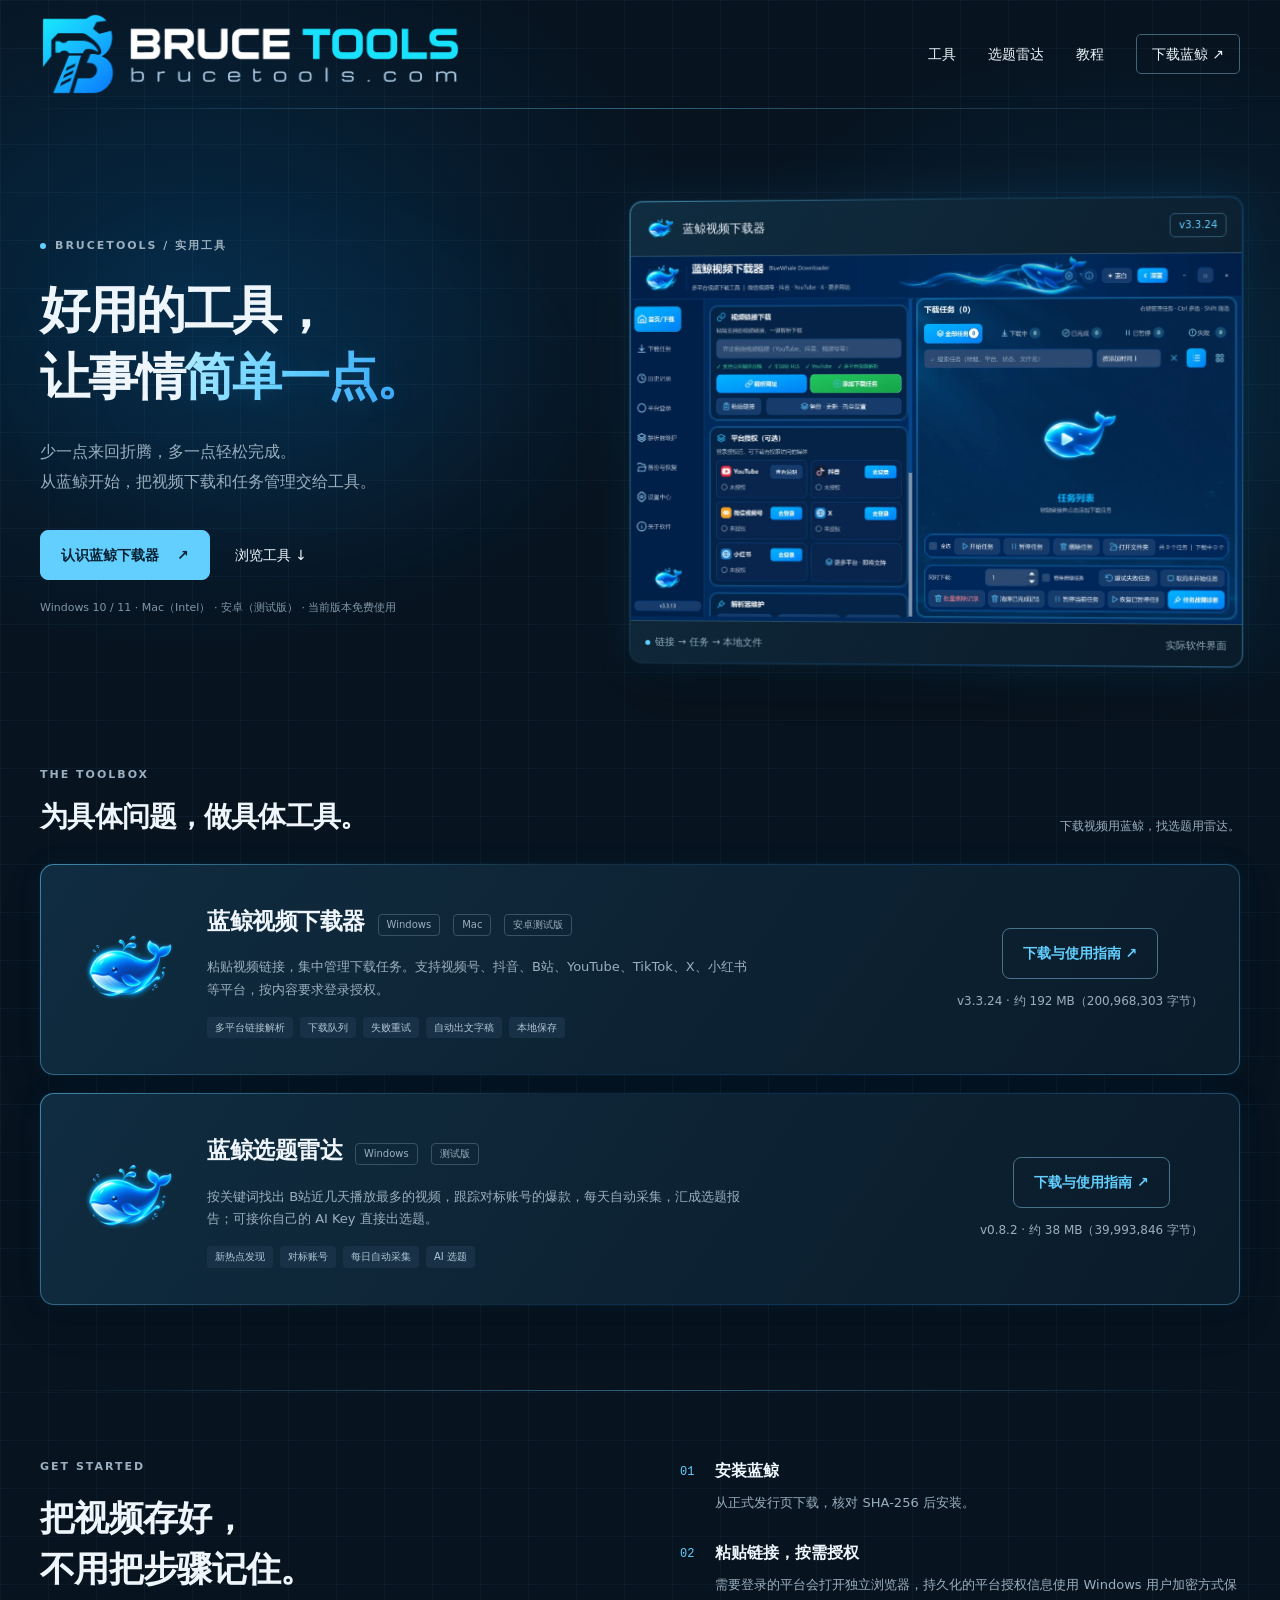
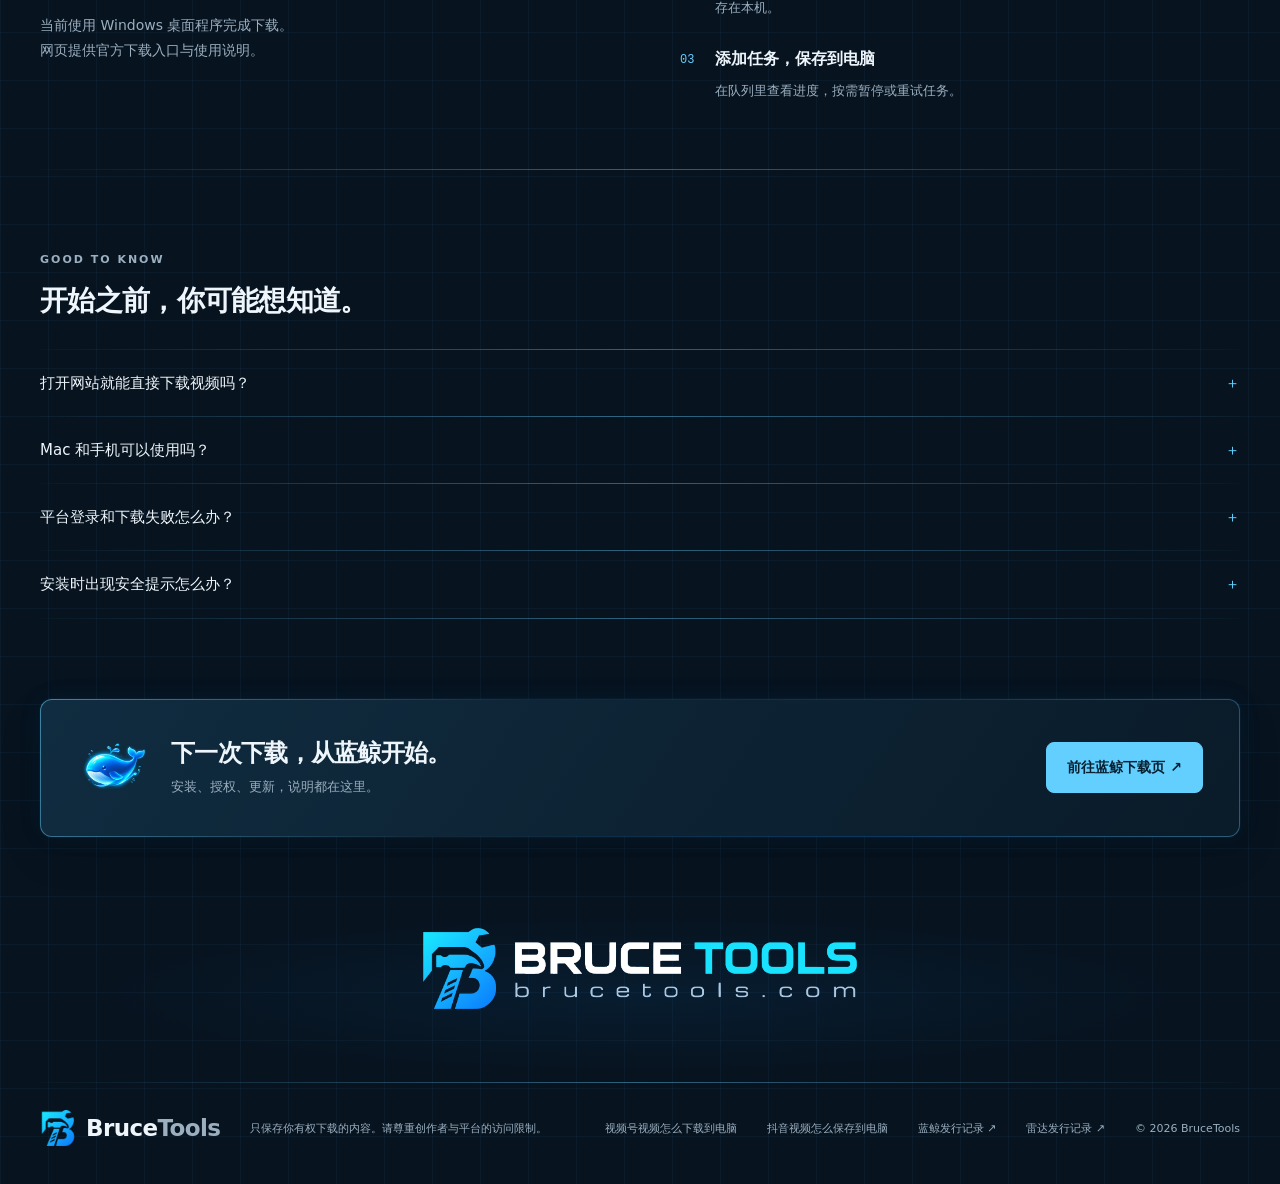
==== commit fcafe6d9: "雷达 v0.8.2：一键意见反馈；下载页、latest.json、首页 Co-Authored-By: Claude Opus 5.5 <noreply@anthropic.com> Claude-S" ====
--- a/index.html
+++ b/index.html
@@ -2,7 +2,7 @@
 <html lang="zh-CN"><head><meta charset="utf-8"><meta name="viewport" content="width=device-width,initial-scale=1"><title>BruceTools · 蓝鲸视频下载器：视频号 抖音 B站 小红书 YouTube TikTok X 下载（Windows）</title><meta name="description" content="BruceTools 实用工具站：蓝鲸视频下载器，粘贴链接即可在 Windows 上管理视频号、抖音、B站、小红书、YouTube、TikTok、X 的下载任务，免费使用。另有蓝鲸选题雷达。"><link rel="canonical" href="https://brucetools.com/"><link rel="icon" type="image/x-icon" sizes="16x16 32x32 48x48" href="/assets/favicon.ico"><link rel="icon" type="image/png" sizes="32x32" href="/assets/favicon-32.png"><link rel="apple-touch-icon" sizes="180x180" href="/assets/apple-touch-icon.png"><link rel="stylesheet" href="/assets/home.css"><meta property="og:type" content="website"><meta property="og:site_name" content="BruceTools"><meta property="og:locale" content="zh_CN"><meta property="og:url" content="https://brucetools.com/"><meta property="og:title" content="BruceTools · 蓝鲸视频下载器"><meta property="og:description" content="粘贴链接，在 Windows 电脑上管理视频号、抖音、B站、小红书、YouTube、TikTok、X 的下载任务。免费使用，官方下载与使用指南。"><meta property="og:image" content="https://brucetools.com/assets/og-card.jpg"><meta property="og:image:width" content="1200"><meta property="og:image:height" content="630"><meta name="twitter:card" content="summary_large_image"><link rel="stylesheet" href="/assets/brand.css"><script src="/assets/motion.js" defer></script><script src="/assets/la.js" defer></script><script src="/assets/latest.js" defer></script></head>
 <body><a class="skip" href="#main">跳到主要内容</a><header class="nav wrap"><a class="wordmark brand-header" href="/" aria-label="BruceTools 首页"><img src="/assets/logo-header.webp" alt="BruceTools · brucetools.com" width="337" height="84"></a><nav aria-label="主导航"><a href="#tools">工具</a><a href="/radar/">选题雷达</a><a href="/guide/">教程</a><a class="nav-download" href="/bluewhale/">下载蓝鲸 <span aria-hidden="true">↗</span></a></nav></header>
 <main id="main"><section class="hero wrap"><div class="hero-copy"><p class="eyebrow"><span class="dot"></span> BRUCETOOLS / 实用工具</p><h1>好用的工具，<br>让事情<span class="accent">简单一点。</span></h1><p class="intro">少一点来回折腾，多一点轻松完成。<br>从蓝鲸开始，把视频下载和任务管理交给工具。</p><div class="actions"><a class="button" href="/bluewhale/">认识蓝鲸下载器 <span aria-hidden="true">↗</span></a><a class="text-link" href="#tools">浏览工具 <span aria-hidden="true">↓</span></a></div><p class="hero-note">Windows 10 / 11 · Mac（Intel） · 安卓（测试版） · 当前版本免费使用</p></div><div class="hero-visual"><div class="visual-top"><span class="mini-brand"><img src="/assets/whale.png" alt="" width="30" height="30">蓝鲸视频下载器</span><span class="version" data-latest="bluewhale" data-field="tag">v3.3.24</span></div><img class="app-shot" fetchpriority="high" src="/assets/bluewhale-desktop.webp" alt="蓝鲸 Windows 实际界面：链接解析、下载队列及五个平台授权" width="1600" height="959"><div class="visual-bottom"><span><i class="dot"></i>链接 → 任务 → 本地文件</span><span>实际软件界面</span></div></div></section>
-<section class="tools wrap" id="tools"><div class="section-head"><div><p class="eyebrow">THE TOOLBOX</p><h2>为具体问题，做具体工具。</h2></div><span class="small">下载视频用蓝鲸，找选题用雷达。</span></div><article class="product"><div class="product-icon"><img src="/assets/whale.png" alt="蓝鲸标志" width="112" height="112"></div><div class="product-copy"><div class="product-heading"><h3>蓝鲸视频下载器</h3><span class="pill">Windows</span><span class="pill">Mac</span><span class="pill">安卓测试版</span></div><p>粘贴视频链接，集中管理下载任务。支持视频号、抖音、B站、YouTube、TikTok、X、小红书等平台，按内容要求登录授权。</p><ul class="tags" aria-label="主要功能"><li>多平台链接解析</li><li>下载队列</li><li>失败重试</li><li>自动出文字稿</li><li>本地保存</li></ul></div><div class="product-cta"><a class="button secondary" href="/bluewhale/">下载与使用指南 ↗</a><span class="small" data-latest="bluewhale" data-field="meta">v3.3.24 · 约 192 MB（200,968,303 字节）</span></div></article><article class="product"><div class="product-icon"><img src="/assets/radar-icon.png" alt="蓝鲸选题雷达标志" width="112" height="112"></div><div class="product-copy"><div class="product-heading"><h3>蓝鲸选题雷达</h3><span class="pill">Windows</span><span class="pill">测试版</span></div><p>按关键词找出 B站近几天播放最多的视频，跟踪对标账号的爆款，每天自动采集，汇成选题报告；可接你自己的 AI Key 直接出选题。</p><ul class="tags" aria-label="主要功能"><li>新热点发现</li><li>对标账号</li><li>每日自动采集</li><li>AI 选题</li></ul></div><div class="product-cta"><a class="button secondary" href="/radar/">下载与使用指南 ↗</a><span class="small" data-latest="radar" data-field="meta">v0.8.1 · 约 38 MB（39,980,027 字节）</span></div></article></section>
+<section class="tools wrap" id="tools"><div class="section-head"><div><p class="eyebrow">THE TOOLBOX</p><h2>为具体问题，做具体工具。</h2></div><span class="small">下载视频用蓝鲸，找选题用雷达。</span></div><article class="product"><div class="product-icon"><img src="/assets/whale.png" alt="蓝鲸标志" width="112" height="112"></div><div class="product-copy"><div class="product-heading"><h3>蓝鲸视频下载器</h3><span class="pill">Windows</span><span class="pill">Mac</span><span class="pill">安卓测试版</span></div><p>粘贴视频链接，集中管理下载任务。支持视频号、抖音、B站、YouTube、TikTok、X、小红书等平台，按内容要求登录授权。</p><ul class="tags" aria-label="主要功能"><li>多平台链接解析</li><li>下载队列</li><li>失败重试</li><li>自动出文字稿</li><li>本地保存</li></ul></div><div class="product-cta"><a class="button secondary" href="/bluewhale/">下载与使用指南 ↗</a><span class="small" data-latest="bluewhale" data-field="meta">v3.3.24 · 约 192 MB（200,968,303 字节）</span></div></article><article class="product"><div class="product-icon"><img src="/assets/radar-icon.png" alt="蓝鲸选题雷达标志" width="112" height="112"></div><div class="product-copy"><div class="product-heading"><h3>蓝鲸选题雷达</h3><span class="pill">Windows</span><span class="pill">测试版</span></div><p>按关键词找出 B站近几天播放最多的视频，跟踪对标账号的爆款，每天自动采集，汇成选题报告；可接你自己的 AI Key 直接出选题。</p><ul class="tags" aria-label="主要功能"><li>新热点发现</li><li>对标账号</li><li>每日自动采集</li><li>AI 选题</li></ul></div><div class="product-cta"><a class="button secondary" href="/radar/">下载与使用指南 ↗</a><span class="small" data-latest="radar" data-field="meta">v0.8.2 · 约 38 MB（39,993,846 字节）</span></div></article></section>
 <section class="workflow wrap" aria-labelledby="how-title"><div><p class="eyebrow">GET STARTED</p><h2 id="how-title">把视频存好，<br>不用把步骤记住。</h2><p class="muted">当前使用 Windows 桌面程序完成下载。<br>网页提供官方下载入口与使用说明。</p></div><ol class="steps"><li><span>01</span><div><h3>安装蓝鲸</h3><p>从正式发行页下载，核对 SHA-256 后安装。</p></div></li><li><span>02</span><div><h3>粘贴链接，按需授权</h3><p>需要登录的平台会打开独立浏览器，持久化的平台授权信息使用 Windows 用户加密方式保存在本机。</p></div></li><li><span>03</span><div><h3>添加任务，保存到电脑</h3><p>在队列里查看进度，按需暂停或重试任务。</p></div></li></ol></section>
 <section class="faq wrap" id="faq"><div class="section-head"><div><p class="eyebrow">GOOD TO KNOW</p><h2>开始之前，你可能想知道。</h2></div></div><details><summary>打开网站就能直接下载视频吗？<span aria-hidden="true">＋</span></summary><p>目前还不能。现在提供蓝鲸 Windows 桌面版下载和教程；网页版下载后台尚未上线。网站不会要求你上传平台授权或登录文件。</p></details><details><summary>Mac 和手机可以使用吗？<span aria-hidden="true">＋</span></summary><p>Mac 可以：蓝鲸已有 Mac 版（macOS 13 及以上、Intel 芯片），在<a href="/bluewhale/#mac">下载页</a>获取。手机暂不支持。</p></details><details><summary>平台登录和下载失败怎么办？<span aria-hidden="true">＋</span></summary><p>在蓝鲸「平台授权」中按提示登录。若登录过期，请重新登录；先在浏览器确认原视频可以播放，再重试。不同平台和视频可能有访问限制。</p></details><details><summary>安装时出现安全提示怎么办？<span aria-hidden="true">＋</span></summary><p>当前安装包未做代码签名。如果安全软件拦截，请自行判断是否继续；蓝鲸下载页提供 SHA-256 校验值与 PowerShell 核对方法。</p></details></section>
 <section class="closing wrap"><img src="/assets/whale.png" width="72" height="72" alt=""><div><h2>下一次下载，从蓝鲸开始。</h2><p>安装、授权、更新，说明都在这里。</p></div><a class="button" href="/bluewhale/">前往蓝鲸下载页 ↗</a></section><section class="brand-signoff wrap" aria-label="BruceTools 品牌"><img src="/assets/logo-tools-lockup.webp" alt="BruceTools 工具站品牌标识" width="720" height="564" loading="lazy"></section></main>
